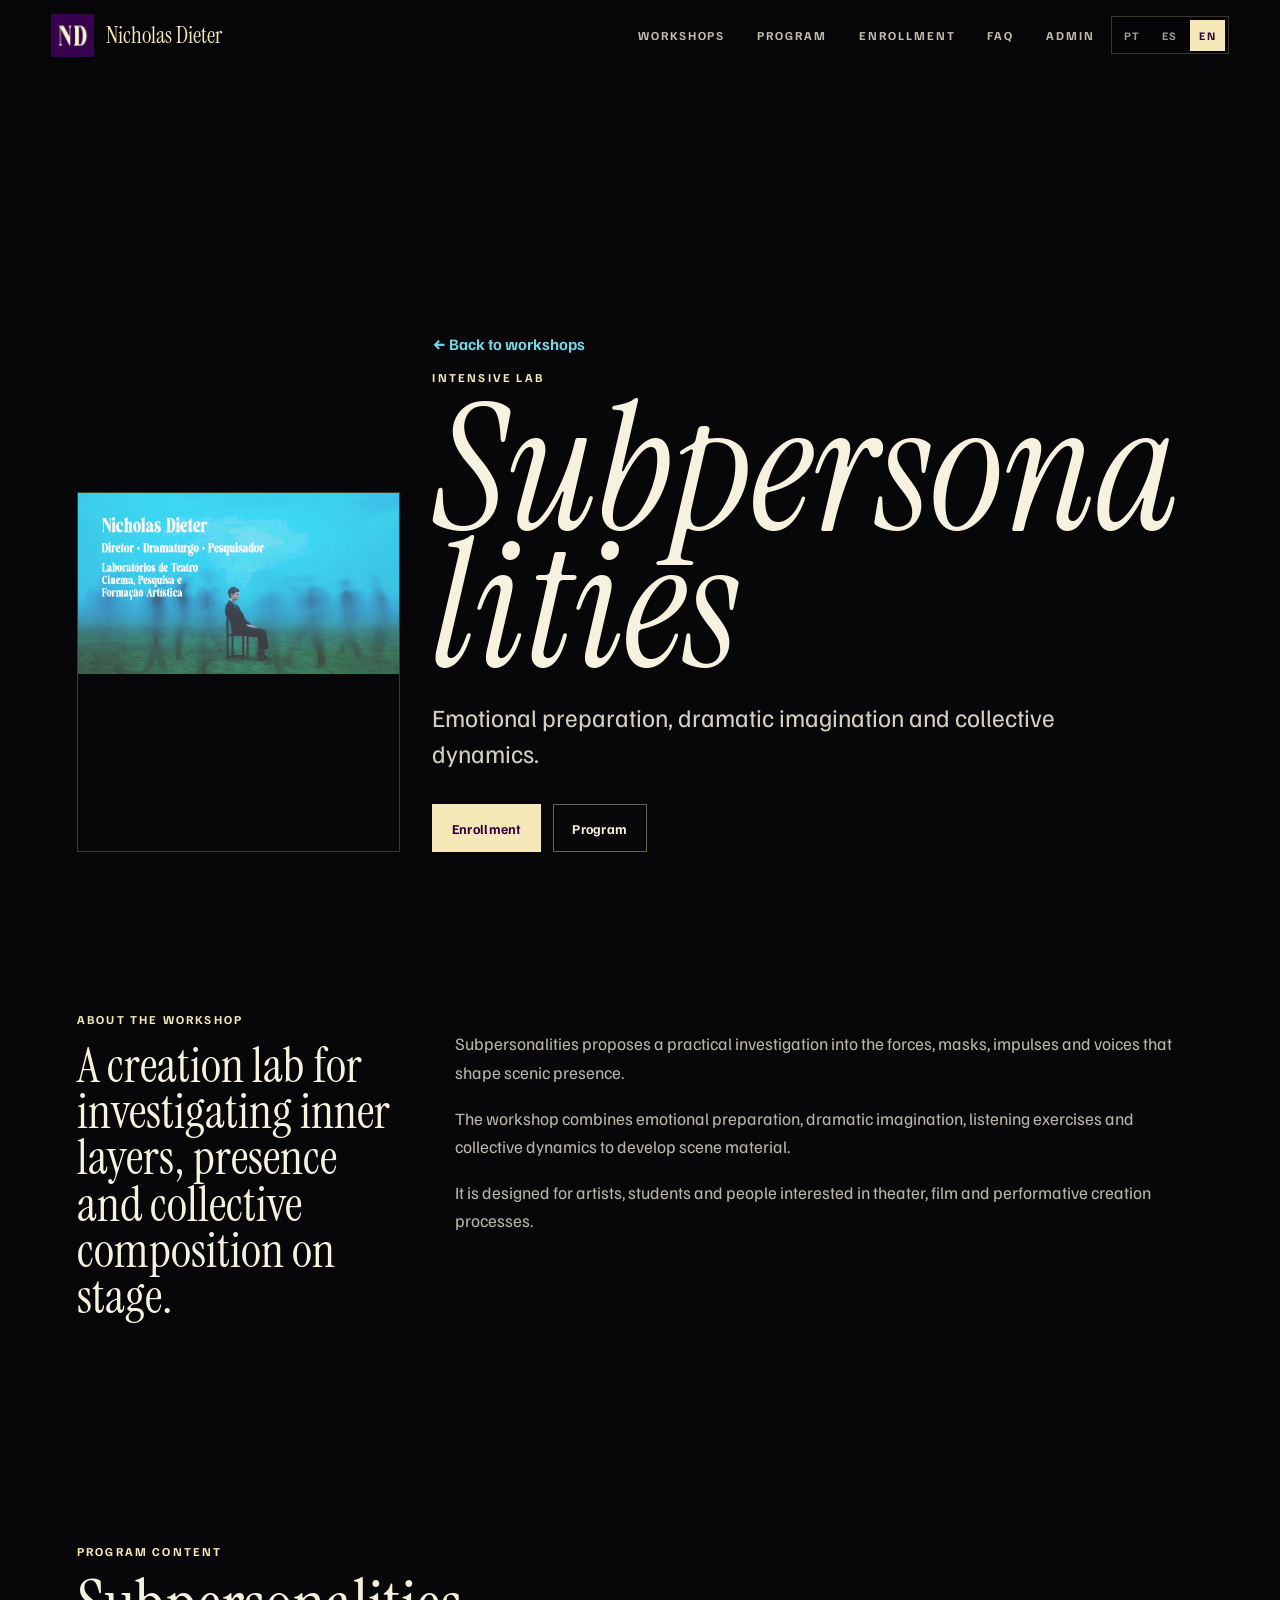
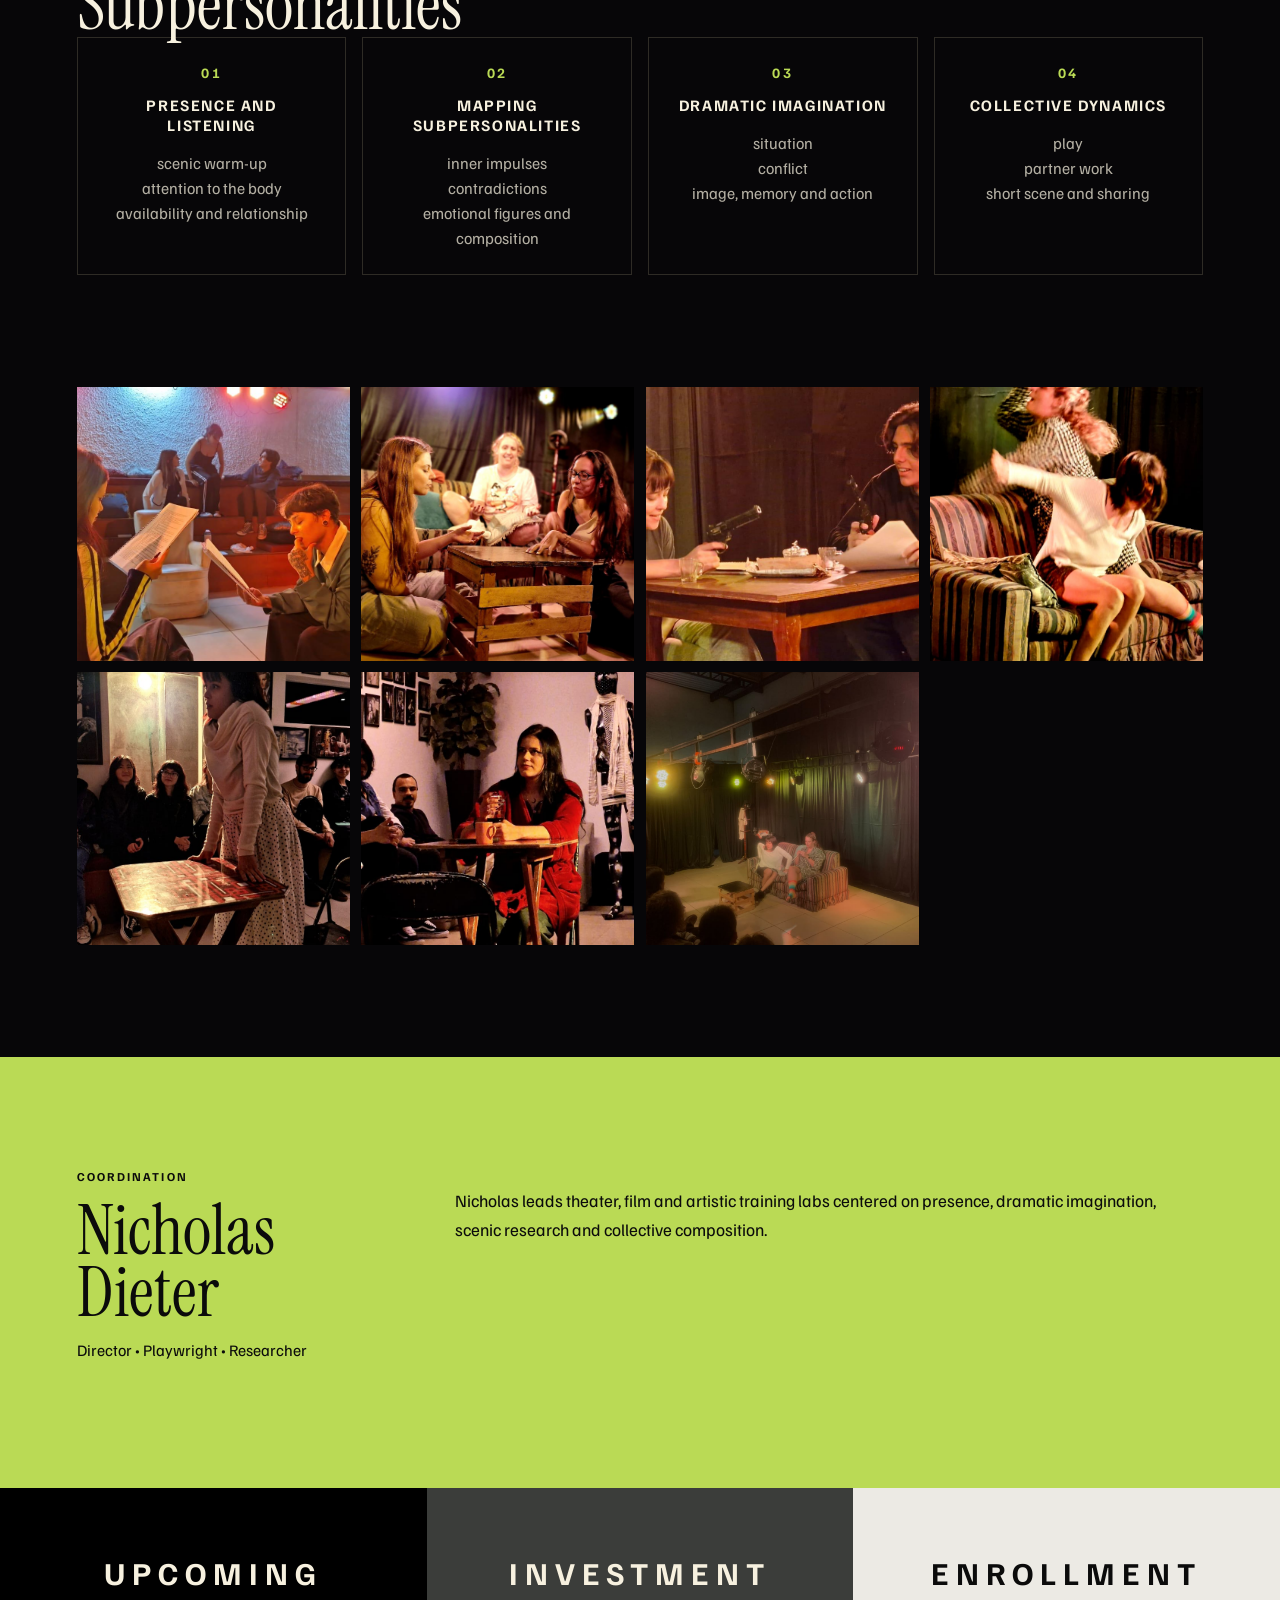
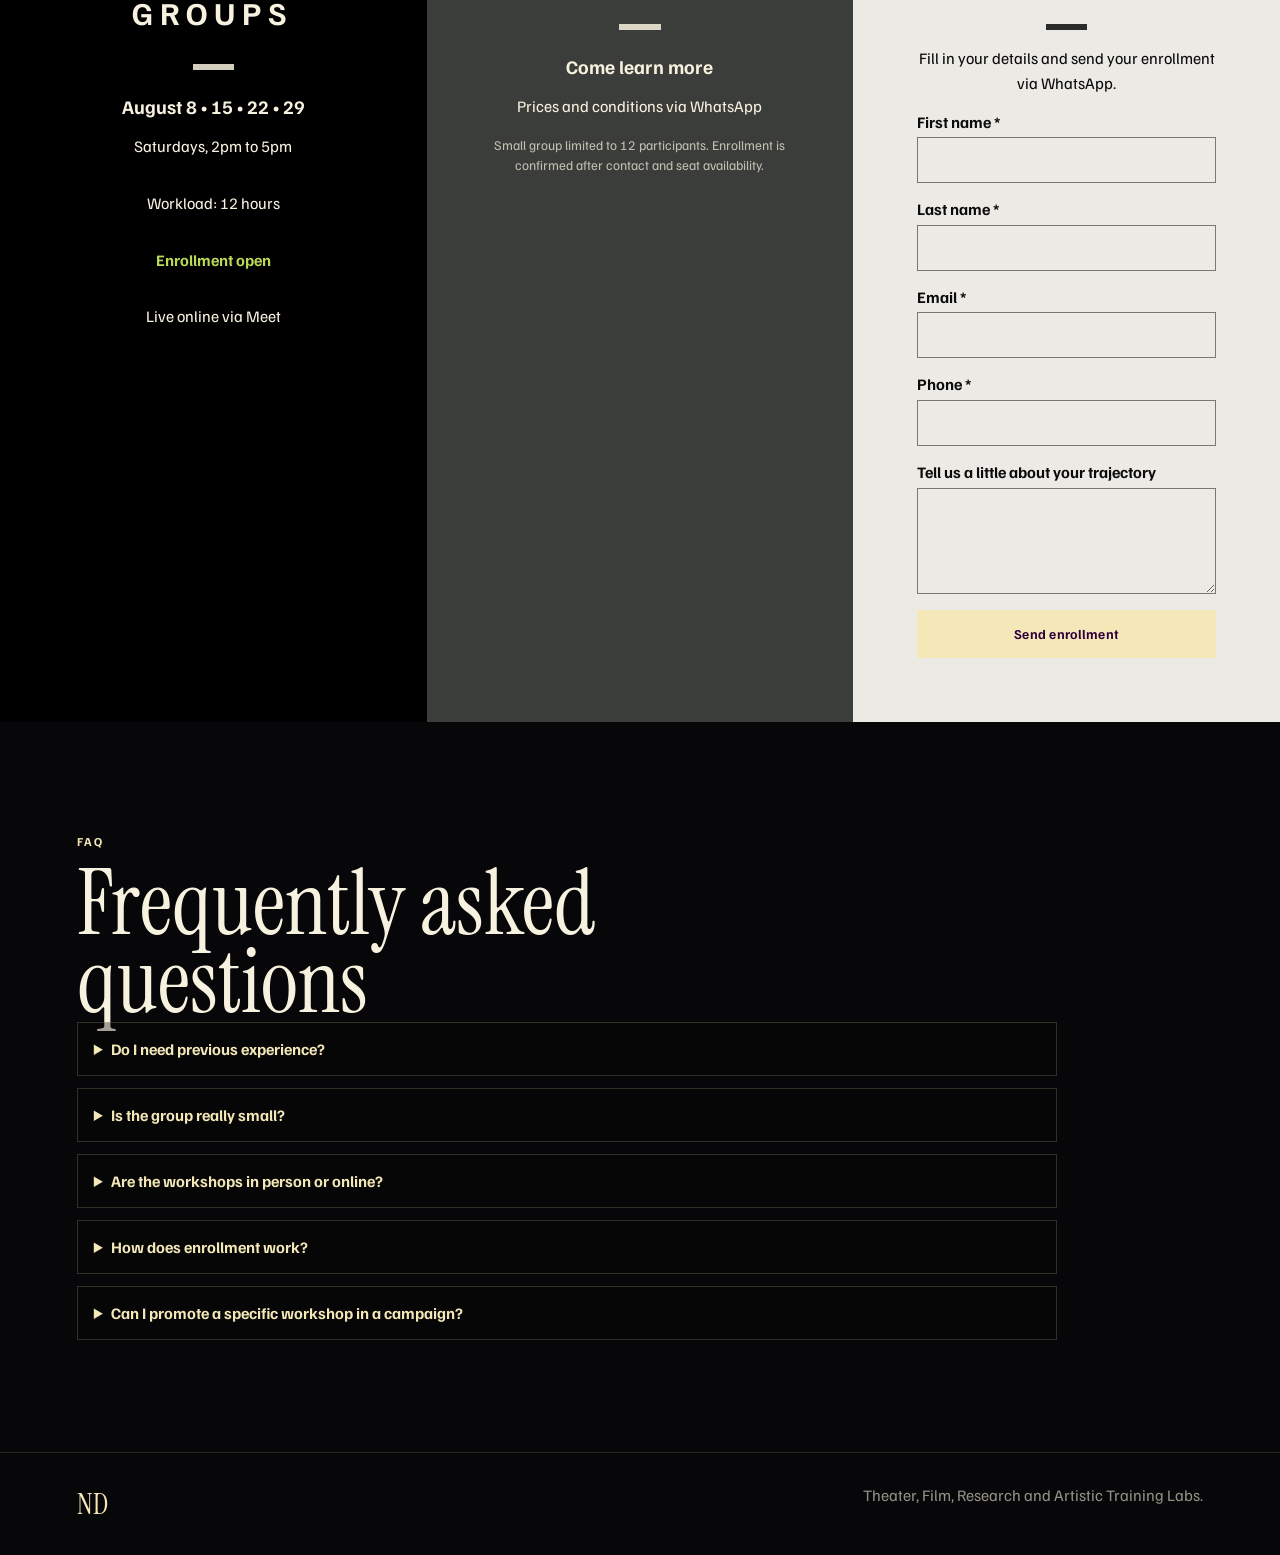
==== oficinas/subpersonalidades/index.html @ d4436d62 "Restructure workshop campaign pages" ====
<!doctype html>
<html lang="pt-BR">
  <head>
    <meta charset="utf-8">
    <meta name="viewport" content="width=device-width, initial-scale=1">
    <meta name="description" content="Laboratório Intensivo Subpersonalidades, por Nicholas Dieter.">
    <meta name="theme-color" content="#070608">
    <title>Subpersonalidades | Nicholas Dieter</title>
    <link rel="icon" type="image/png" href="../../assets/nd-logo.png">
    <link rel="apple-touch-icon" href="../../assets/nd-logo.png">
    <link rel="canonical" href="./">
    <link rel="preconnect" href="https://fonts.googleapis.com">
    <link rel="preconnect" href="https://fonts.gstatic.com" crossorigin>
    <link
      href="https://fonts.googleapis.com/css2?family=Familjen+Grotesk:wght@400;500;600;700&family=Instrument+Serif:ital@0;1&display=swap"
      rel="stylesheet"
    >
    <link rel="stylesheet" href="../../styles.css">
    <script src="../../workshop-data.js" defer></script>
    <script src="../../oficina.js" defer></script>
  </head>
  <body data-page="workshop">
    <header class="site-header">
      <a class="brand" href="../../index.html" aria-label="Nicholas Dieter, início">
        <img src="../../assets/nd-logo.png" width="48" height="48" alt="">
        <span>Nicholas Dieter</span>
      </a>
      <nav class="site-nav" aria-label="Navegação principal">
        <a href="../../index.html#oficinas" data-i18n="nav.workshops">Oficinas</a>
        <a href="#programa" data-i18n="workshop.navProgram">Programa</a>
        <a href="#turmas" data-i18n="workshop.navEnrollment">Inscrição</a>
        <a href="#faq">FAQ</a>
        <a href="../../admin.html">Admin</a>
      </nav>
      <div class="language-switcher" role="group" aria-label="Selecionar idioma">
        <button type="button" data-language-option="pt" lang="pt-BR">PT</button>
        <button type="button" data-language-option="es" lang="es">ES</button>
        <button type="button" data-language-option="en" lang="en">EN</button>
      </div>
    </header>

    <main id="workshop-root"></main>

    <footer class="site-footer">
      <span>ND</span>
      <p data-i18n="home.footer">Laboratórios de Teatro, Cinema, Pesquisa e Formação Artística.</p>
    </footer>
  </body>
</html>
---- styles.css ----
:root {
  --nd-purple: #31003b;
  --nd-cream: #f4e8b8;
  --mist-blue: #76d8e6;
  --acid: #bada55;
  --stage-green: #071711;
  --stage-black: #070608;
  --warm-white: #f7f1df;
  --paper: #eceae4;
  --graphite: #3b3d3a;
  --line: rgba(244, 232, 184, 0.22);
  --display: "Instrument Serif", "Bodoni 72", "Georgia", serif;
  --sans: "Familjen Grotesk", "Segoe UI", Arial, sans-serif;
  --ease: cubic-bezier(0.2, 0.7, 0.2, 1);
}

* {
  box-sizing: border-box;
}

html {
  scroll-behavior: smooth;
}

body {
  margin: 0;
  min-width: 320px;
  overflow-x: hidden;
  background: var(--stage-black);
  color: var(--warm-white);
  font-family: var(--sans);
}

img {
  display: block;
  max-width: 100%;
}

a {
  color: inherit;
  text-decoration: none;
}

button,
input,
textarea,
select {
  font: inherit;
}

:focus-visible {
  outline: 2px solid var(--mist-blue);
  outline-offset: 4px;
}

.site-header {
  position: fixed;
  top: 0;
  left: 0;
  z-index: 20;
  display: grid;
  grid-template-columns: auto 1fr auto;
  align-items: center;
  gap: 1rem;
  width: 100%;
  padding: 0.85rem clamp(1rem, 4vw, 3.5rem);
  background: rgba(7, 6, 8, 0.78);
  backdrop-filter: blur(14px);
}

.brand {
  display: inline-flex;
  align-items: center;
  gap: 0.75rem;
  color: var(--nd-cream);
  font-family: var(--display);
  font-size: 1.45rem;
}

.brand img {
  width: 2.7rem;
  height: 2.7rem;
}

.site-nav {
  display: none;
  justify-content: end;
  gap: clamp(1rem, 3vw, 2rem);
  color: rgba(247, 241, 223, 0.78);
  font-size: 0.76rem;
  font-weight: 800;
  letter-spacing: 0.16em;
  text-transform: uppercase;
}

.site-nav a:hover {
  color: var(--nd-cream);
}

.language-switcher {
  display: inline-flex;
  gap: 0.16rem;
  padding: 0.16rem;
  border: 1px solid var(--line);
  background: rgba(7, 6, 8, 0.45);
}

.language-switcher button {
  min-width: 2.2rem;
  min-height: 1.95rem;
  border: 0;
  background: transparent;
  color: rgba(247, 241, 223, 0.64);
  cursor: pointer;
  font-size: 0.72rem;
  font-weight: 900;
  letter-spacing: 0.12em;
}

.language-switcher button[aria-pressed="true"],
.language-switcher button:hover {
  background: var(--nd-cream);
  color: var(--nd-purple);
}

.home-hero,
.course-hero {
  position: relative;
  min-height: 100svh;
  padding: 7.5rem clamp(1rem, 6vw, 5rem) 3rem;
  overflow: hidden;
}

.home-hero {
  display: grid;
  align-items: end;
}

.home-hero__media {
  position: absolute;
  inset: 0;
  z-index: -2;
  background:
    linear-gradient(90deg, rgba(7, 6, 8, 0.92), rgba(7, 6, 8, 0.3) 52%, rgba(7, 6, 8, 0.9)),
    linear-gradient(0deg, #070608, transparent 38%),
    url("assets/nicholas-dieter-nevoa.png") center / cover no-repeat;
}

.home-hero__content,
.course-hero__copy {
  width: min(880px, 100%);
}

.eyebrow {
  margin: 0 0 1rem;
  color: var(--nd-cream);
  font-size: 0.76rem;
  font-weight: 900;
  letter-spacing: 0.18em;
  text-transform: uppercase;
}

h1,
h2,
h3 {
  margin: 0;
  font-family: var(--display);
  font-weight: 400;
  letter-spacing: 0;
  overflow-wrap: break-word;
}

.home-hero h1,
.course-hero h1 {
  max-width: 10ch;
  font-size: clamp(4.3rem, 14vw, 11rem);
  font-style: italic;
  line-height: 0.78;
}

.home-hero p:not(.eyebrow),
.course-hero p:not(.eyebrow) {
  max-width: 720px;
  color: rgba(247, 241, 223, 0.86);
  font-size: clamp(1.25rem, 2vw, 1.55rem);
  line-height: 1.45;
}

.action-row {
  display: flex;
  flex-wrap: wrap;
  gap: 0.75rem;
  margin-top: 2rem;
}

.button {
  display: inline-flex;
  align-items: center;
  justify-content: center;
  min-height: 3rem;
  padding: 0.85rem 1.15rem;
  border: 1px solid transparent;
  border-radius: 0;
  cursor: pointer;
  font-size: 0.85rem;
  font-weight: 900;
  letter-spacing: 0.02em;
  transition: transform 180ms var(--ease), background-color 180ms var(--ease);
}

.button:hover {
  transform: translateY(-1px);
}

.button--primary {
  background: var(--nd-cream);
  color: var(--nd-purple);
}

.button--ghost {
  border-color: rgba(244, 232, 184, 0.42);
  background: transparent;
  color: var(--warm-white);
}

.section {
  padding: clamp(4rem, 9vw, 7rem) clamp(1rem, 6vw, 5rem);
}

.section--split,
.course-about,
.coordinator-section {
  display: grid;
  gap: clamp(2rem, 5vw, 4rem);
}

.section__intro {
  max-width: 520px;
}

.section h2 {
  font-size: clamp(3rem, 7vw, 6.3rem);
  line-height: 0.88;
}

.section__intro p:not(.eyebrow),
.rich-copy,
.about-copy,
.coordinator-section > p {
  color: rgba(247, 241, 223, 0.74);
  font-size: 1.08rem;
  line-height: 1.65;
}

.workshop-list {
  display: grid;
  gap: 1rem;
}

.workshop-card {
  display: grid;
  border: 1px solid var(--line);
  background: rgba(247, 241, 223, 0.04);
}

.workshop-card__image {
  min-height: 320px;
  overflow: hidden;
  background: #101010;
}

.workshop-card__image img {
  width: 100%;
  height: 100%;
  object-fit: cover;
  transition: transform 420ms var(--ease);
}

.workshop-card:hover img {
  transform: scale(1.04);
}

.workshop-card__content {
  padding: clamp(1.25rem, 4vw, 2.5rem);
}

.workshop-card h3 {
  font-size: clamp(3rem, 5vw, 4rem);
  font-style: italic;
  line-height: 0.82;
}

.workshop-card p {
  color: rgba(247, 241, 223, 0.76);
  font-size: 1.05rem;
  line-height: 1.55;
}

.workshop-card dl {
  display: grid;
  gap: 0.6rem;
  margin: 1.5rem 0;
  border-top: 1px solid rgba(244, 232, 184, 0.18);
}

.workshop-card dl div {
  display: grid;
  grid-template-columns: 9rem 1fr;
  gap: 1rem;
  padding-top: 0.7rem;
}

.workshop-card dt {
  color: var(--mist-blue);
  font-size: 0.74rem;
  font-weight: 900;
  letter-spacing: 0.12em;
  text-transform: uppercase;
}

.workshop-card dd {
  margin: 0;
}

.records-strip {
  display: grid;
  grid-template-columns: repeat(2, minmax(0, 1fr));
  gap: 0.7rem;
}

.records-strip img {
  width: 100%;
  aspect-ratio: 4 / 5;
  object-fit: cover;
  border: 1px solid rgba(244, 232, 184, 0.18);
}

.faq-list {
  display: grid;
  gap: 0.75rem;
  max-width: 980px;
}

.faq-item {
  border: 1px solid rgba(244, 232, 184, 0.18);
  background: rgba(7, 6, 8, 0.34);
}

.faq-item summary {
  cursor: pointer;
  padding: 1rem;
  color: var(--nd-cream);
  font-weight: 900;
}

.faq-item p {
  margin: 0;
  padding: 0 1rem 1rem;
  color: rgba(247, 241, 223, 0.76);
  line-height: 1.55;
}

.section--about {
  display: grid;
  gap: 2rem;
  background:
    linear-gradient(180deg, rgba(7, 6, 8, 0.96), rgba(22, 58, 49, 0.72)),
    #071711;
}

.text-link {
  display: inline-flex;
  align-items: center;
  gap: 0.62rem;
  margin-top: 1.35rem;
  color: var(--nd-cream);
  font-weight: 900;
}

.text-link svg {
  width: 1.28rem;
  height: 1.28rem;
  fill: none;
  stroke: currentColor;
  stroke-width: 1.8;
}

.site-footer {
  display: flex;
  flex-wrap: wrap;
  justify-content: space-between;
  gap: 1rem;
  padding: 2rem clamp(1rem, 6vw, 5rem);
  border-top: 1px solid rgba(244, 232, 184, 0.14);
  color: rgba(247, 241, 223, 0.58);
}

.site-footer span {
  color: var(--nd-cream);
  font-family: var(--display);
  font-size: 1.8rem;
}

.site-footer p {
  margin: 0;
}

.course-hero {
  display: grid;
  gap: 2rem;
  align-items: end;
  background: #070608;
}

.course-hero__image {
  min-height: 360px;
  overflow: hidden;
  border: 1px solid var(--line);
}

.course-hero__image img {
  width: 100%;
  height: 100%;
  object-fit: cover;
}

.course-hero__copy h1 {
  max-width: 12ch;
}

.course-about h2 {
  font-size: clamp(2.35rem, 3.8vw, 4rem);
  line-height: 0.95;
}

.back-link {
  display: inline-flex;
  margin-bottom: 1rem;
  color: var(--mist-blue);
  font-weight: 900;
}

.program-grid {
  display: grid;
  gap: 1rem;
}

.section--program .section__intro {
  max-width: 680px;
}

.section--program h2,
.coordinator-section h2 {
  font-size: clamp(2.7rem, 5.4vw, 5rem);
  line-height: 0.9;
}

.program-item {
  padding: 1.5rem;
  border: 1px solid rgba(244, 232, 184, 0.16);
  text-align: center;
}

.program-item span {
  color: var(--acid);
  font-size: 0.9rem;
  font-weight: 900;
  letter-spacing: 0.18em;
}

.program-item h3 {
  margin: 0.8rem 0 1rem;
  font-family: var(--sans);
  font-size: 1rem;
  font-weight: 900;
  letter-spacing: 0.1em;
  text-transform: uppercase;
}

.program-item ul {
  margin: 0;
  padding: 0;
  list-style: none;
  color: rgba(247, 241, 223, 0.72);
  line-height: 1.55;
}

.course-gallery {
  display: grid;
  grid-template-columns: repeat(2, minmax(0, 1fr));
  gap: 0.7rem;
  padding-top: 0;
}

.course-gallery img {
  width: 100%;
  aspect-ratio: 1;
  object-fit: cover;
}

.coordinator-section {
  background: var(--acid);
  color: #0b0b0b;
}

.coordinator-section .eyebrow,
.coordinator-section p {
  color: #0b0b0b;
}

.course-commerce {
  display: grid;
  min-height: 680px;
}

.commerce-panel {
  display: flex;
  min-height: 480px;
  flex-direction: column;
  align-items: center;
  padding: clamp(2rem, 5vw, 4rem);
  text-align: center;
}

.commerce-panel h2 {
  font-family: var(--sans);
  font-size: clamp(1.35rem, 3vw, 2rem);
  font-weight: 900;
  letter-spacing: 0.22em;
  text-transform: uppercase;
}

.commerce-panel strong {
  display: block;
  margin-top: 1.5rem;
  font-size: 1.2rem;
}

.commerce-panel p {
  max-width: 360px;
  line-height: 1.55;
}

.commerce-panel small {
  max-width: 360px;
  color: rgba(247, 241, 223, 0.72);
  line-height: 1.55;
}

.commerce-panel--dark {
  background: #000;
}

.commerce-panel--mid {
  background: var(--graphite);
}

.commerce-panel--form {
  align-items: stretch;
  background: var(--paper);
  color: #0b0b0b;
  text-align: left;
}

.commerce-panel--form h2,
.commerce-panel--form p {
  text-align: center;
}

.divider {
  display: block;
  width: 2.6rem;
  height: 0.35rem;
  margin: 2rem auto 0;
  background: currentColor;
  opacity: 0.85;
}

.accent-text {
  color: var(--acid);
  font-weight: 900;
}

.signup-form,
.admin-form {
  display: grid;
  gap: 1rem;
}

.signup-form label,
.admin-form label {
  display: grid;
  gap: 0.35rem;
  font-weight: 700;
}

.signup-form input,
.signup-form textarea,
.admin-form input,
.admin-form textarea,
.admin-form select {
  width: 100%;
  border: 1px solid rgba(7, 6, 8, 0.5);
  border-radius: 0;
  background: transparent;
  color: inherit;
  padding: 0.75rem;
}

.admin-form input,
.admin-form textarea,
.admin-form select {
  border-color: rgba(244, 232, 184, 0.28);
  background: rgba(7, 6, 8, 0.26);
  color: var(--warm-white);
}

.admin-form select option {
  color: #0b0b0b;
}

.admin-shell {
  padding: 7rem clamp(1rem, 6vw, 5rem) 4rem;
}

.admin-hero {
  max-width: 780px;
}

.admin-hero h1 {
  font-size: clamp(3.4rem, 9vw, 7rem);
  line-height: 0.86;
}

.admin-grid {
  display: grid;
  gap: 1.5rem;
  margin-top: 3rem;
}

.admin-panel,
.admin-form {
  padding: 1rem;
  border: 1px solid var(--line);
  background: rgba(247, 241, 223, 0.04);
}

.admin-list {
  display: grid;
  gap: 0.5rem;
  margin-bottom: 1rem;
}

.admin-list button {
  display: grid;
  gap: 0.25rem;
  width: 100%;
  border: 1px solid rgba(244, 232, 184, 0.16);
  background: transparent;
  color: var(--warm-white);
  cursor: pointer;
  padding: 0.75rem;
  text-align: left;
}

.admin-list button.is-active {
  border-color: var(--acid);
}

.admin-list span,
.admin-url {
  color: rgba(247, 241, 223, 0.58);
  font-size: 0.85rem;
}

.admin-form fieldset {
  border: 1px solid rgba(244, 232, 184, 0.16);
  padding: 1rem;
}

.form-row {
  display: grid;
  gap: 1rem;
}

.admin-actions {
  display: flex;
  flex-wrap: wrap;
  gap: 0.75rem;
}

.export-box {
  display: none;
}

.export-box.is-visible {
  display: block;
}

@media (min-width: 760px) {
  .site-nav {
    display: flex;
  }

  .section--split,
  .course-about,
  .coordinator-section {
    grid-template-columns: minmax(260px, 0.42fr) minmax(0, 1fr);
  }

  .workshop-card {
    grid-template-columns: minmax(260px, 0.42fr) minmax(0, 1fr);
  }

  .records-strip,
  .course-gallery {
    grid-template-columns: repeat(4, minmax(0, 1fr));
  }

  .program-grid {
    grid-template-columns: repeat(4, minmax(0, 1fr));
  }

  .course-hero {
    grid-template-columns: minmax(320px, 0.42fr) minmax(0, 1fr);
  }

  .course-commerce {
    grid-template-columns: 1fr 1fr 1fr;
  }

  .form-row--two {
    grid-template-columns: 1fr 1fr;
  }

  .admin-grid {
    grid-template-columns: minmax(260px, 0.28fr) minmax(0, 1fr);
  }
}

@media (max-width: 620px) {
  .site-header {
    grid-template-columns: 1fr auto;
  }

  .brand span {
    max-width: 9rem;
    overflow: hidden;
    text-overflow: ellipsis;
    white-space: nowrap;
  }

  .site-nav {
    display: none;
  }

  .language-switcher button {
    min-width: 1.9rem;
  }

  .workshop-card dl div {
    grid-template-columns: 1fr;
    gap: 0.2rem;
  }
}
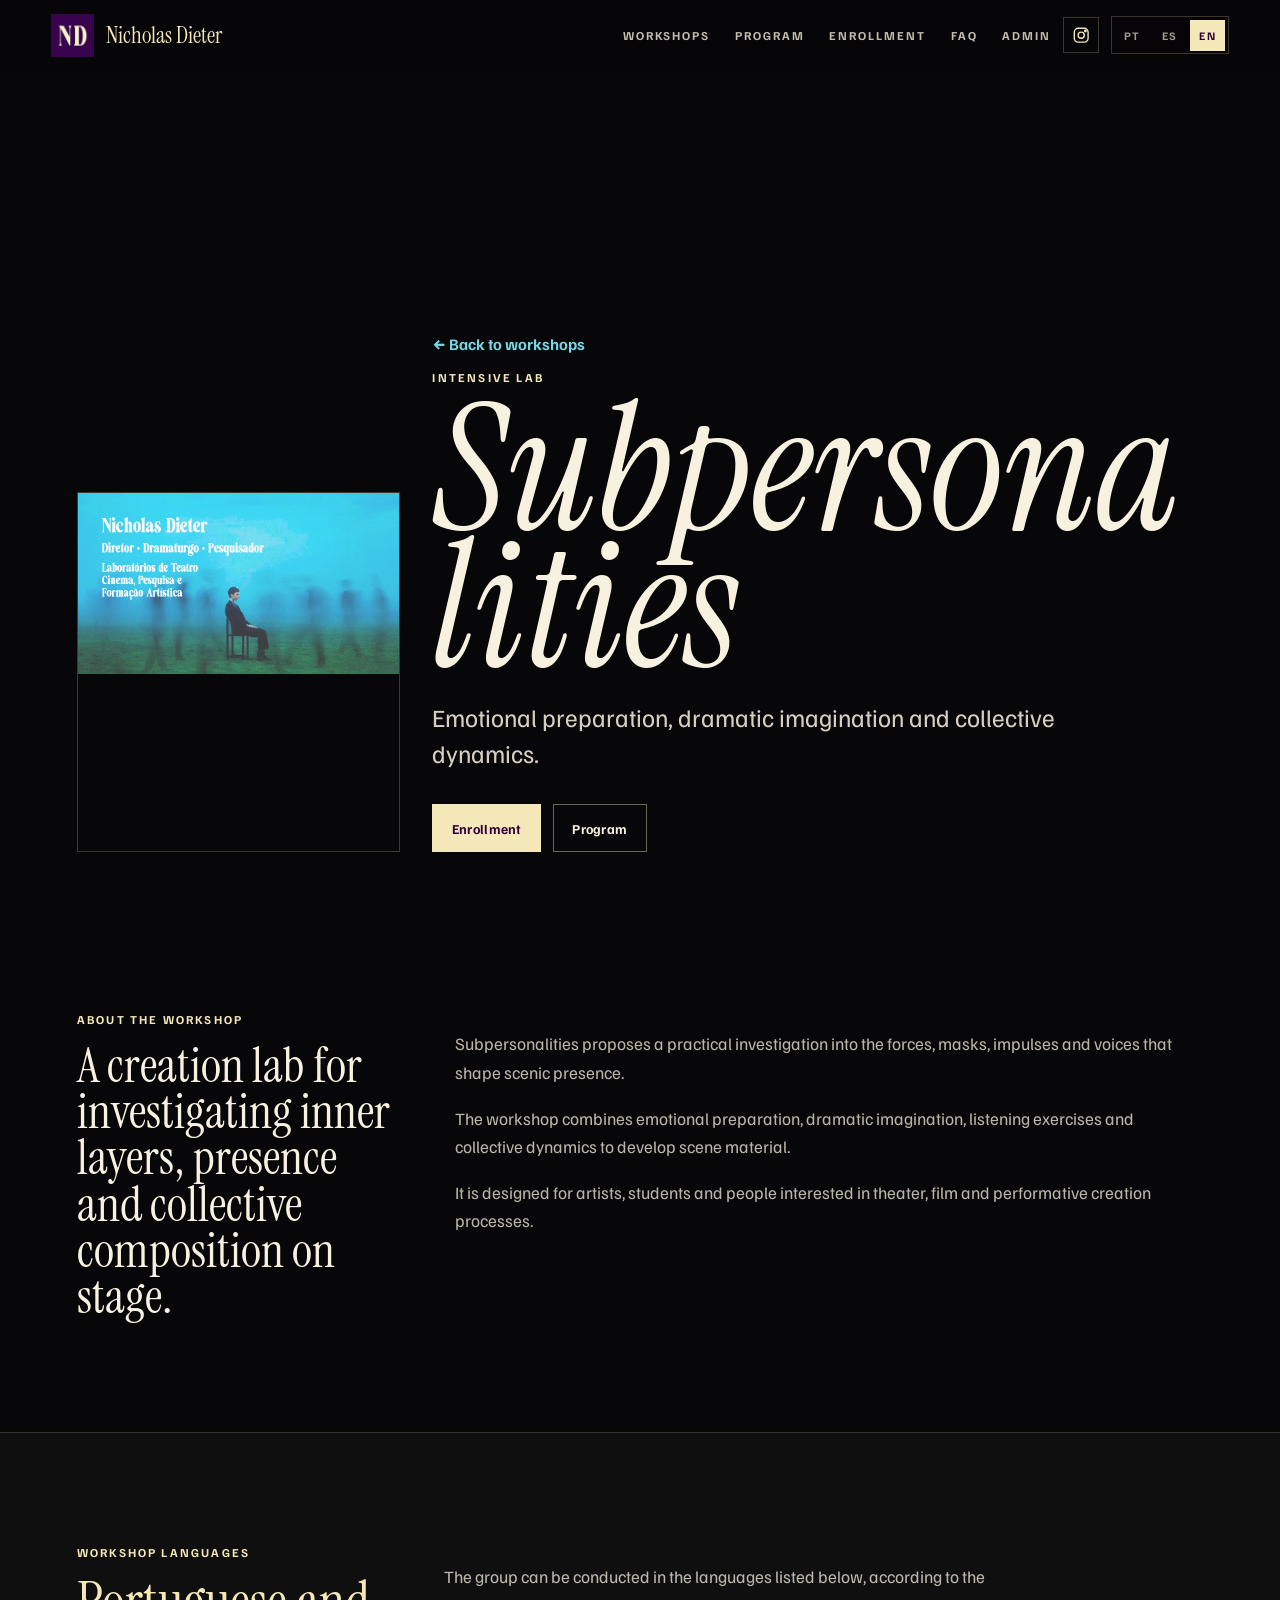
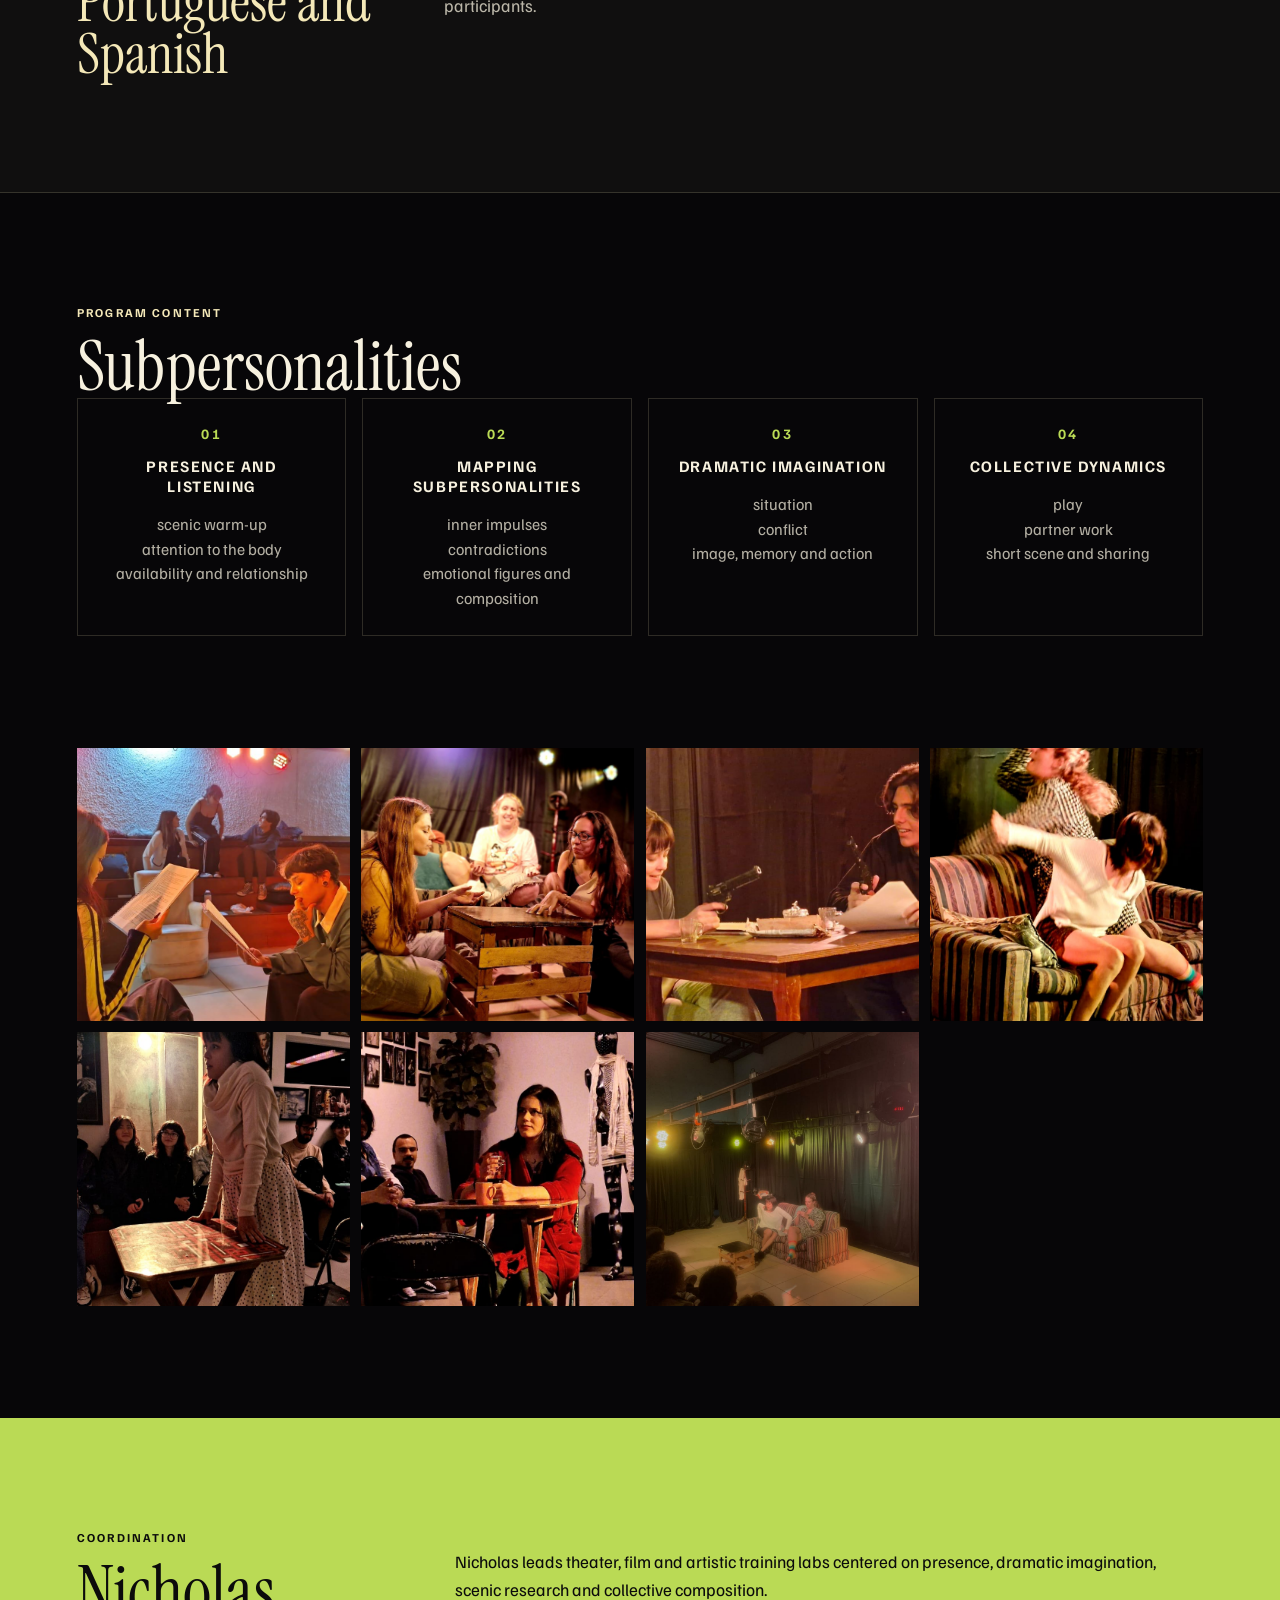
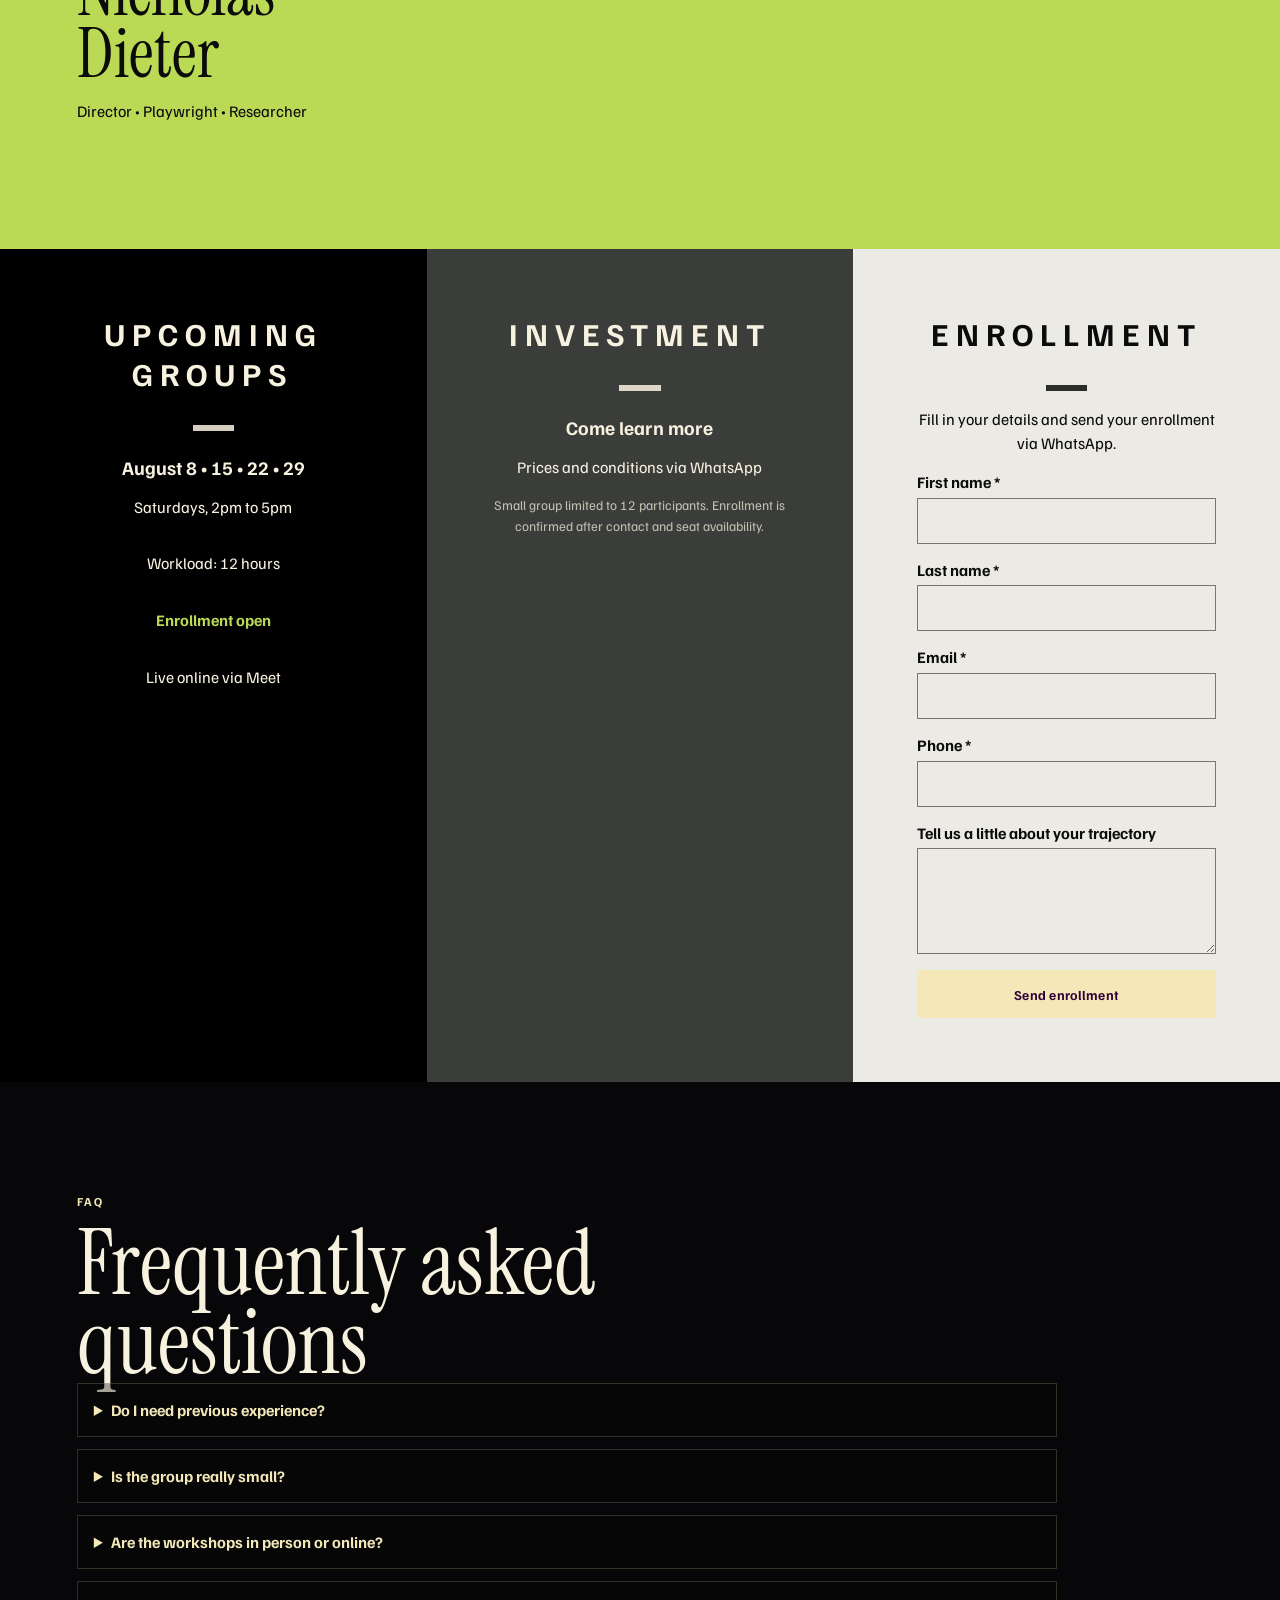
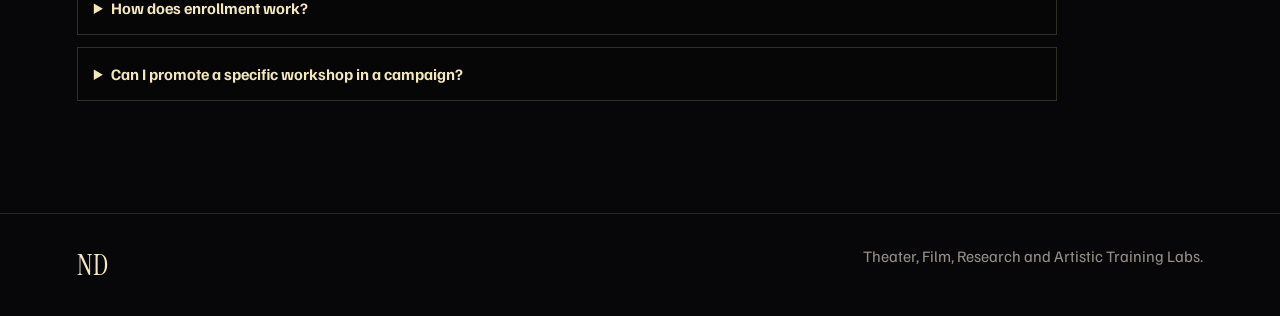
==== commit c2edef37: "Add Instagram icon to header" ====
--- a/oficinas/subpersonalidades/index.html
+++ b/oficinas/subpersonalidades/index.html
@@ -32,6 +32,13 @@
         <a href="#faq">FAQ</a>
         <a href="../../admin.html">Admin</a>
       </nav>
+      <a class="header-social" href="https://www.instagram.com/nicholas.dieter/" target="_blank" rel="noopener" aria-label="Instagram de Nicholas Dieter">
+        <svg aria-hidden="true" viewBox="0 0 24 24" focusable="false">
+          <rect x="3" y="3" width="18" height="18" rx="5"></rect>
+          <circle cx="12" cy="12" r="4"></circle>
+          <circle cx="17.5" cy="6.5" r="1"></circle>
+        </svg>
+      </a>
       <div class="language-switcher" role="group" aria-label="Selecionar idioma">
         <button type="button" data-language-option="pt" lang="pt-BR">PT</button>
         <button type="button" data-language-option="es" lang="es">ES</button>
--- a/styles.css
+++ b/styles.css
@@ -31,6 +31,14 @@
   font-family: var(--sans);
 }
 
+body.has-lightbox {
+  overflow: hidden;
+}
+
+[hidden] {
+  display: none !important;
+}
+
 img {
   display: block;
   max-width: 100%;
@@ -59,9 +67,9 @@
   left: 0;
   z-index: 20;
   display: grid;
-  grid-template-columns: auto 1fr auto;
+  grid-template-columns: auto minmax(0, 1fr) auto auto;
   align-items: center;
-  gap: 1rem;
+  gap: 0.75rem;
   width: 100%;
   padding: 0.85rem clamp(1rem, 4vw, 3.5rem);
   background: rgba(7, 6, 8, 0.78);
@@ -85,7 +93,7 @@
 .site-nav {
   display: none;
   justify-content: end;
-  gap: clamp(1rem, 3vw, 2rem);
+  gap: clamp(0.75rem, 2vw, 1.55rem);
   color: rgba(247, 241, 223, 0.78);
   font-size: 0.76rem;
   font-weight: 800;
@@ -95,6 +103,30 @@
 
 .site-nav a:hover {
   color: var(--nd-cream);
+}
+
+.header-social {
+  display: inline-grid;
+  place-items: center;
+  width: 2.25rem;
+  height: 2.25rem;
+  border: 1px solid var(--line);
+  color: var(--nd-cream);
+  transition: background-color 180ms var(--ease), color 180ms var(--ease), transform 180ms var(--ease);
+}
+
+.header-social:hover {
+  background: var(--nd-cream);
+  color: var(--nd-purple);
+  transform: translateY(-1px);
+}
+
+.header-social svg {
+  width: 1.15rem;
+  height: 1.15rem;
+  fill: none;
+  stroke: currentColor;
+  stroke-width: 1.8;
 }
 
 .language-switcher {
@@ -433,6 +465,27 @@
   line-height: 0.95;
 }
 
+.language-section {
+  display: grid;
+  gap: clamp(1.5rem, 4vw, 3rem);
+  border-top: 1px solid rgba(244, 232, 184, 0.16);
+  border-bottom: 1px solid rgba(244, 232, 184, 0.16);
+  background: rgba(244, 232, 184, 0.035);
+}
+
+.language-section h2 {
+  color: var(--nd-cream);
+  font-size: clamp(2.55rem, 4.4vw, 4.4rem);
+  line-height: 0.92;
+}
+
+.language-section p:not(.eyebrow) {
+  max-width: 620px;
+  color: rgba(247, 241, 223, 0.74);
+  font-size: 1.08rem;
+  line-height: 1.65;
+}
+
 .back-link {
   display: inline-flex;
   margin-bottom: 1rem;
@@ -495,7 +548,14 @@
 .course-gallery img {
   width: 100%;
   aspect-ratio: 1;
+  cursor: zoom-in;
   object-fit: cover;
+}
+
+.records-strip img,
+.workshop-card__image img,
+.course-hero__image img {
+  cursor: zoom-in;
 }
 
 .coordinator-section {
@@ -623,8 +683,42 @@
   padding: 7rem clamp(1rem, 6vw, 5rem) 4rem;
 }
 
+.admin-login {
+  display: grid;
+  min-height: calc(100svh - 7rem);
+  place-items: center;
+}
+
+.admin-login-card {
+  display: grid;
+  width: min(420px, 100%);
+  gap: 1rem;
+  padding: clamp(1.25rem, 4vw, 2rem);
+  border: 1px solid var(--line);
+  background: rgba(247, 241, 223, 0.05);
+}
+
+.admin-login-card h1 {
+  font-size: clamp(3rem, 9vw, 5.5rem);
+  line-height: 0.86;
+}
+
+.admin-error {
+  margin: 0;
+  color: #ffd0c4;
+  font-weight: 800;
+}
+
 .admin-hero {
   max-width: 780px;
+}
+
+.admin-hero__top {
+  display: flex;
+  flex-wrap: wrap;
+  gap: 1rem;
+  align-items: start;
+  justify-content: space-between;
 }
 
 .admin-hero h1 {
@@ -678,9 +772,49 @@
   padding: 1rem;
 }
 
+.admin-form legend {
+  padding: 0 0.4rem;
+  color: var(--nd-cream);
+  font-size: 0.78rem;
+  font-weight: 900;
+  letter-spacing: 0.14em;
+  text-transform: uppercase;
+}
+
 .form-row {
   display: grid;
   gap: 1rem;
+}
+
+.admin-repeater {
+  display: grid;
+  gap: 1rem;
+  margin-bottom: 1rem;
+}
+
+.admin-repeater-item {
+  display: grid;
+  gap: 0.85rem;
+  padding: 1rem;
+  border: 1px solid rgba(244, 232, 184, 0.14);
+  background: rgba(7, 6, 8, 0.24);
+}
+
+.admin-repeater-heading {
+  display: flex;
+  gap: 0.75rem;
+  align-items: center;
+  justify-content: space-between;
+}
+
+.admin-mini-button {
+  border: 1px solid rgba(244, 232, 184, 0.28);
+  background: transparent;
+  color: var(--warm-white);
+  cursor: pointer;
+  padding: 0.4rem 0.6rem;
+  font-size: 0.76rem;
+  font-weight: 900;
 }
 
 .admin-actions {
@@ -697,6 +831,49 @@
   display: block;
 }
 
+.image-lightbox {
+  position: fixed;
+  inset: 0;
+  z-index: 80;
+  display: grid;
+  place-items: center;
+  padding: clamp(1rem, 4vw, 3rem);
+}
+
+.image-lightbox__backdrop {
+  position: absolute;
+  inset: 0;
+  border: 0;
+  background: rgba(0, 0, 0, 0.86);
+  cursor: zoom-out;
+}
+
+.image-lightbox__close {
+  position: fixed;
+  top: 1rem;
+  right: 1rem;
+  z-index: 2;
+  border: 1px solid rgba(244, 232, 184, 0.42);
+  background: rgba(7, 6, 8, 0.82);
+  color: var(--warm-white);
+  cursor: pointer;
+  padding: 0.75rem 0.9rem;
+  font-weight: 900;
+}
+
+.image-lightbox__frame {
+  position: relative;
+  z-index: 1;
+  margin: 0;
+  width: min(1120px, 100%);
+}
+
+.image-lightbox__frame img {
+  width: 100%;
+  max-height: calc(100svh - 6rem);
+  object-fit: contain;
+}
+
 @media (min-width: 760px) {
   .site-nav {
     display: flex;
@@ -704,7 +881,8 @@
 
   .section--split,
   .course-about,
-  .coordinator-section {
+  .coordinator-section,
+  .language-section {
     grid-template-columns: minmax(260px, 0.42fr) minmax(0, 1fr);
   }
 
@@ -733,6 +911,10 @@
     grid-template-columns: 1fr 1fr;
   }
 
+  .form-row--three {
+    grid-template-columns: repeat(3, minmax(0, 1fr));
+  }
+
   .admin-grid {
     grid-template-columns: minmax(260px, 0.28fr) minmax(0, 1fr);
   }
@@ -740,7 +922,7 @@
 
 @media (max-width: 620px) {
   .site-header {
-    grid-template-columns: 1fr auto;
+    grid-template-columns: minmax(0, 1fr) auto auto;
   }
 
   .brand span {
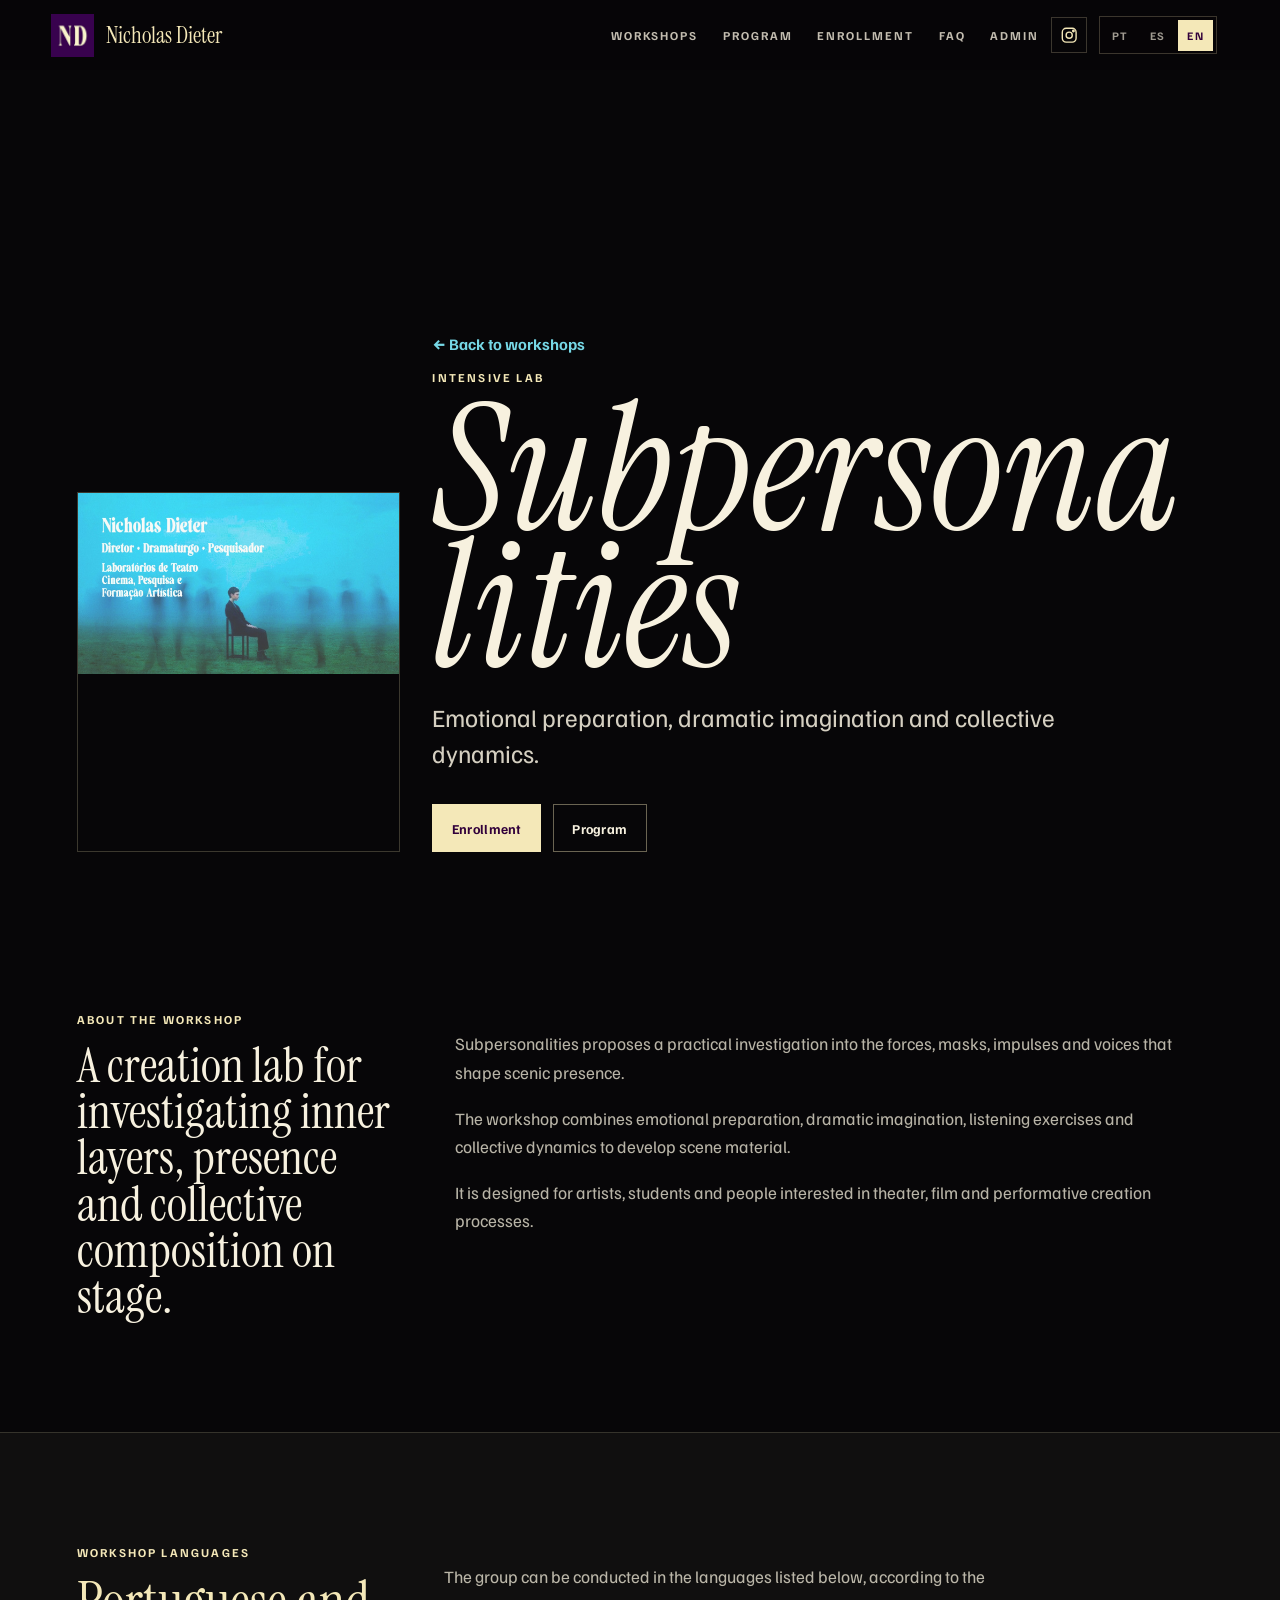
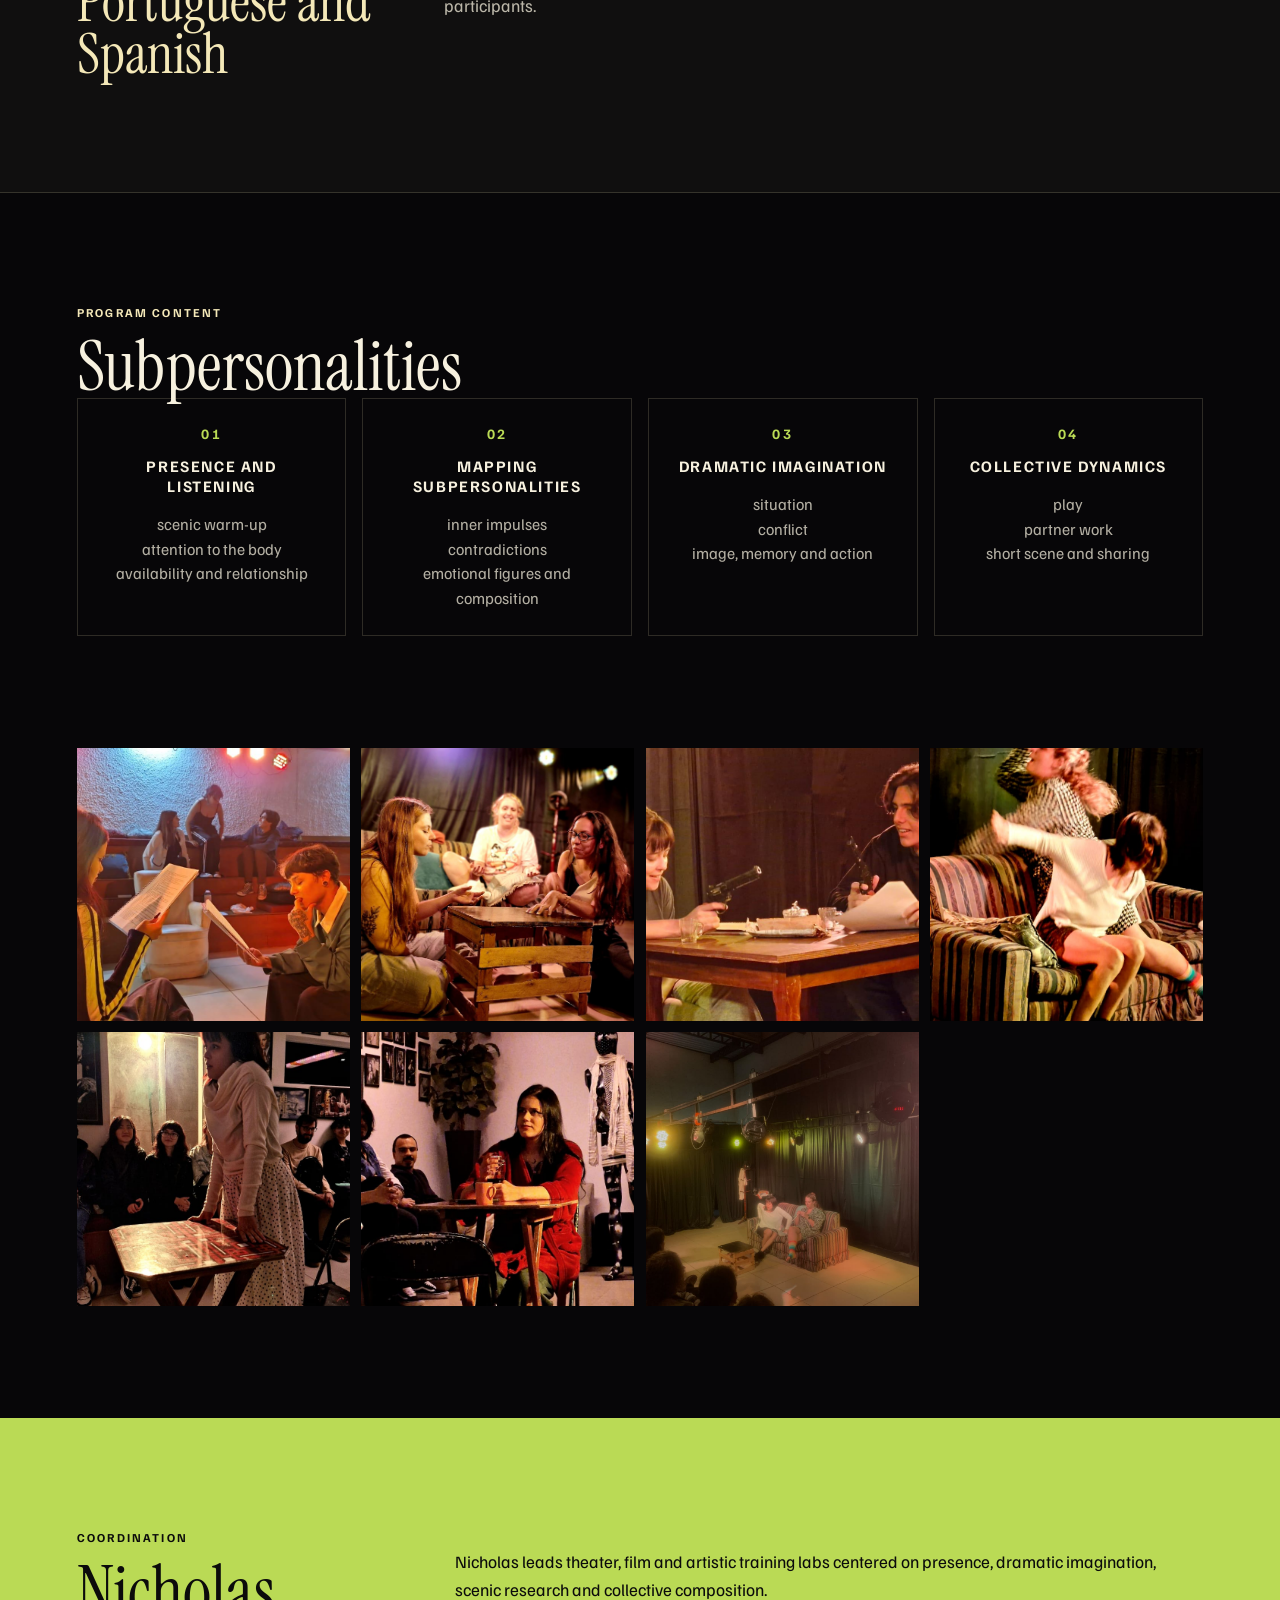
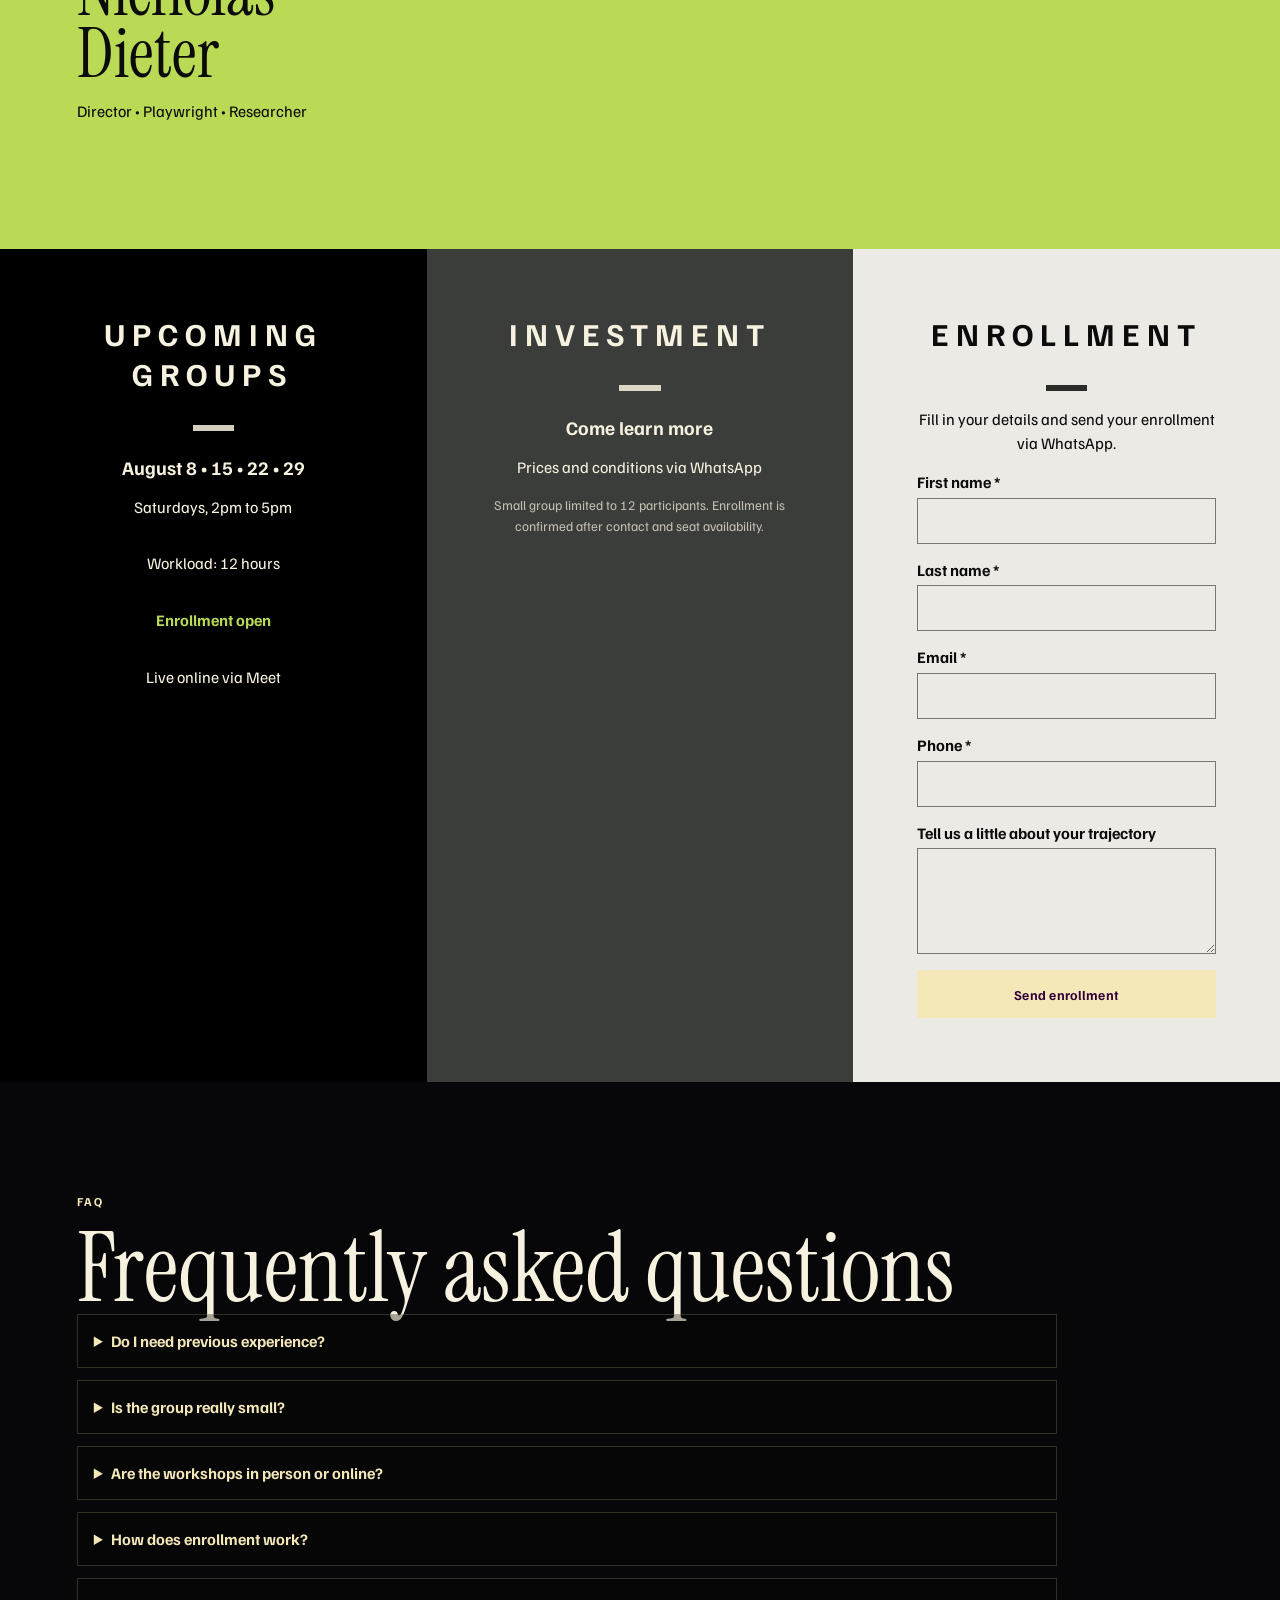
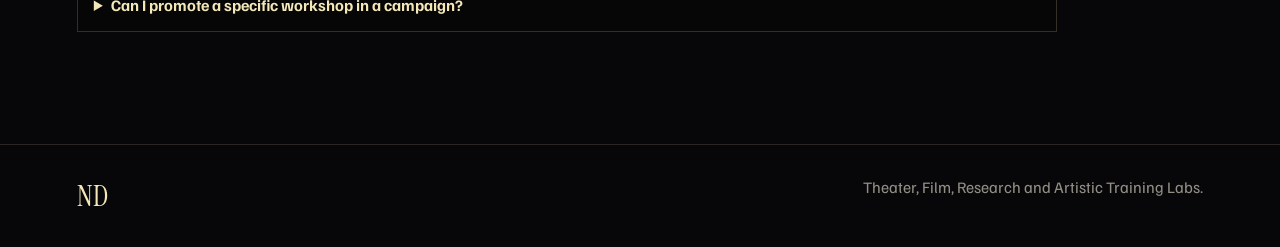
==== commit 5ea0c86e: "Refine responsive homepage headings" ====
--- a/oficinas/subpersonalidades/index.html
+++ b/oficinas/subpersonalidades/index.html
@@ -32,6 +32,7 @@
         <a href="#faq">FAQ</a>
         <a href="../../admin.html">Admin</a>
       </nav>
+      <a class="header-admin-mobile" href="../../admin.html">Admin</a>
       <a class="header-social" href="https://www.instagram.com/nicholas.dieter/" target="_blank" rel="noopener" aria-label="Instagram de Nicholas Dieter">
         <svg aria-hidden="true" viewBox="0 0 24 24" focusable="false">
           <rect x="3" y="3" width="18" height="18" rx="5"></rect>
--- a/styles.css
+++ b/styles.css
@@ -67,7 +67,7 @@
   left: 0;
   z-index: 20;
   display: grid;
-  grid-template-columns: auto minmax(0, 1fr) auto auto;
+  grid-template-columns: auto minmax(0, 1fr) auto auto auto;
   align-items: center;
   gap: 0.75rem;
   width: 100%;
@@ -103,6 +103,25 @@
 
 .site-nav a:hover {
   color: var(--nd-cream);
+}
+
+.header-admin-mobile {
+  display: none;
+  align-items: center;
+  justify-content: center;
+  min-height: 2.25rem;
+  padding: 0 0.65rem;
+  border: 1px solid var(--line);
+  color: var(--nd-cream);
+  font-size: 0.72rem;
+  font-weight: 900;
+  letter-spacing: 0.08em;
+  text-transform: uppercase;
+}
+
+.header-admin-mobile:hover {
+  background: var(--nd-cream);
+  color: var(--nd-purple);
 }
 
 .header-social {
@@ -273,6 +292,18 @@
 .section h2 {
   font-size: clamp(3rem, 7vw, 6.3rem);
   line-height: 0.88;
+}
+
+.section--records .section__intro,
+.section--faq .section__intro {
+  max-width: none;
+}
+
+.section--records h2,
+.section--faq h2 {
+  white-space: nowrap;
+  font-size: clamp(2.2rem, 8vw, 6rem);
+  line-height: 0.92;
 }
 
 .section__intro p:not(.eyebrow),
@@ -922,11 +953,12 @@
 
 @media (max-width: 620px) {
   .site-header {
-    grid-template-columns: minmax(0, 1fr) auto auto;
+    grid-template-columns: minmax(0, 1fr) auto auto auto;
+    gap: 0.4rem;
   }
 
   .brand span {
-    max-width: 9rem;
+    max-width: 6.5rem;
     overflow: hidden;
     text-overflow: ellipsis;
     white-space: nowrap;
@@ -936,8 +968,13 @@
     display: none;
   }
 
+  .header-admin-mobile {
+    display: inline-flex;
+  }
+
   .language-switcher button {
-    min-width: 1.9rem;
+    min-width: 1.7rem;
+    padding-inline: 0.25rem;
   }
 
   .workshop-card dl div {
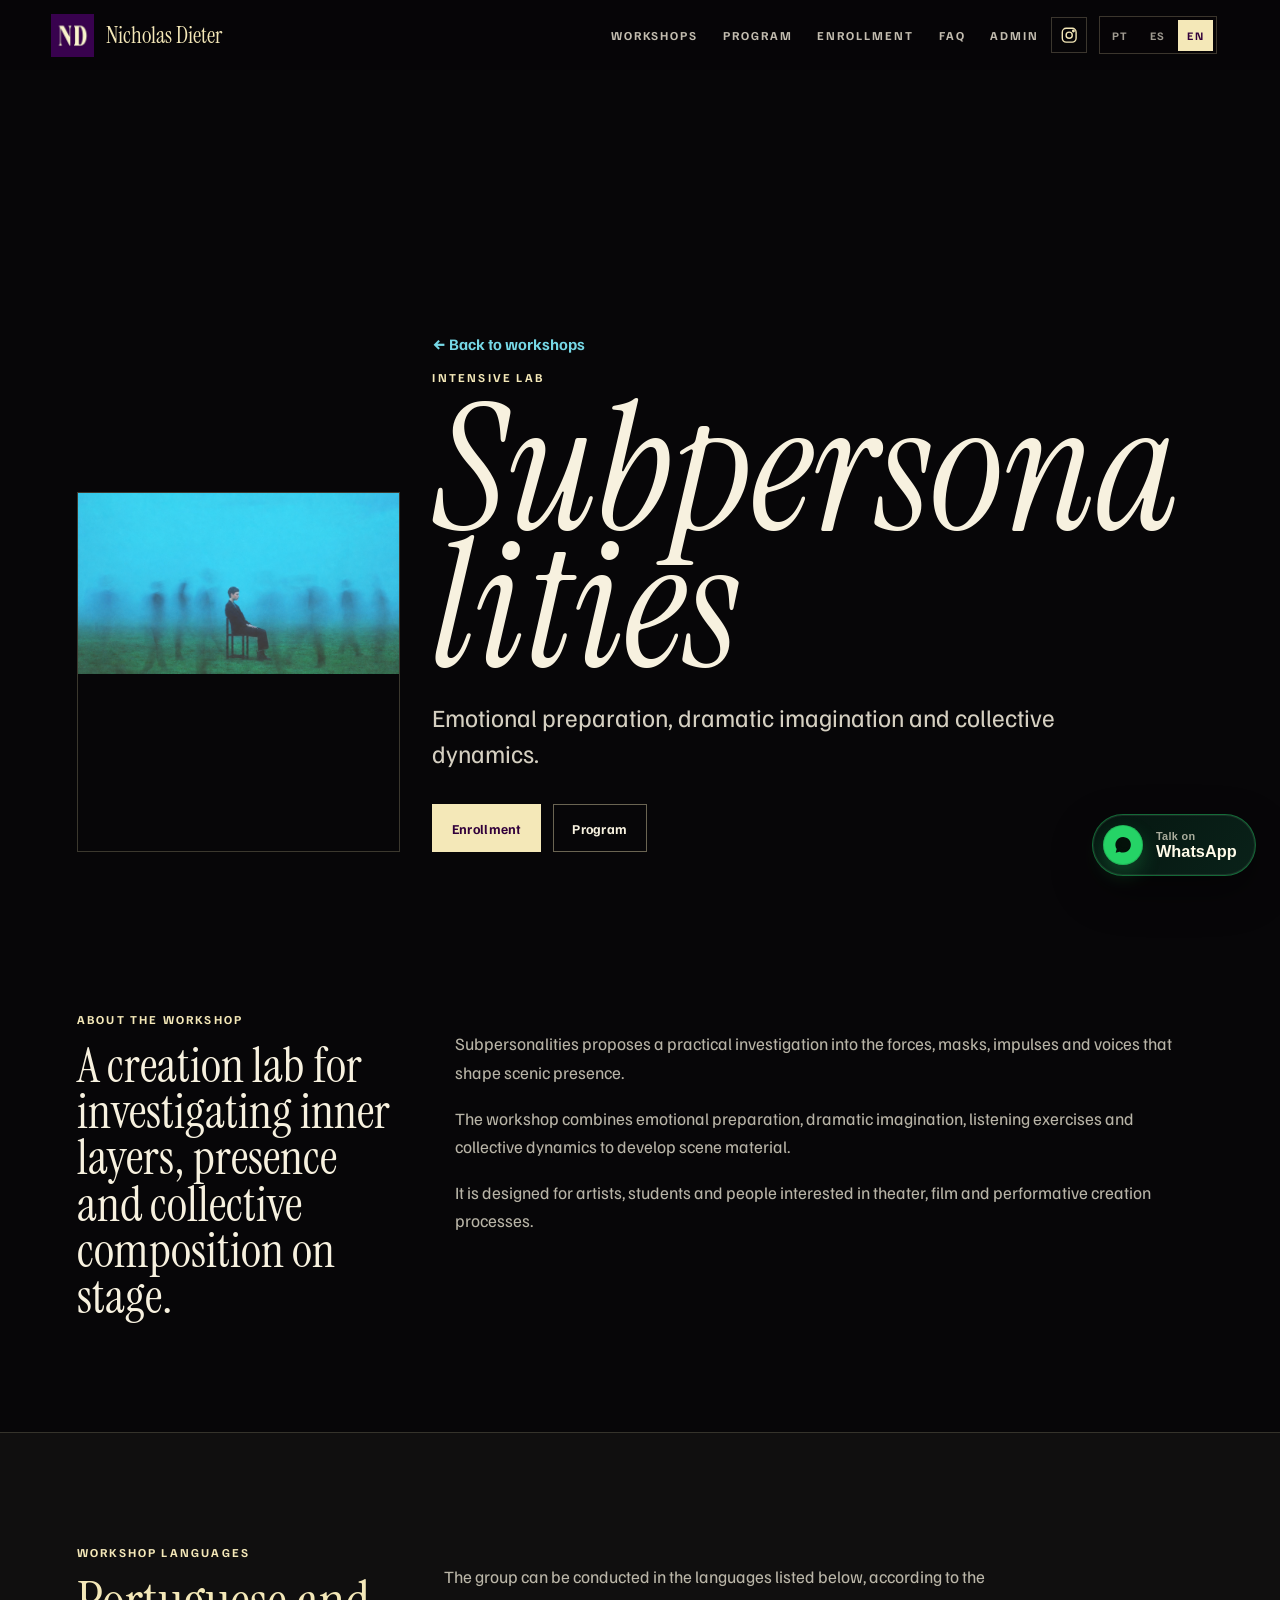
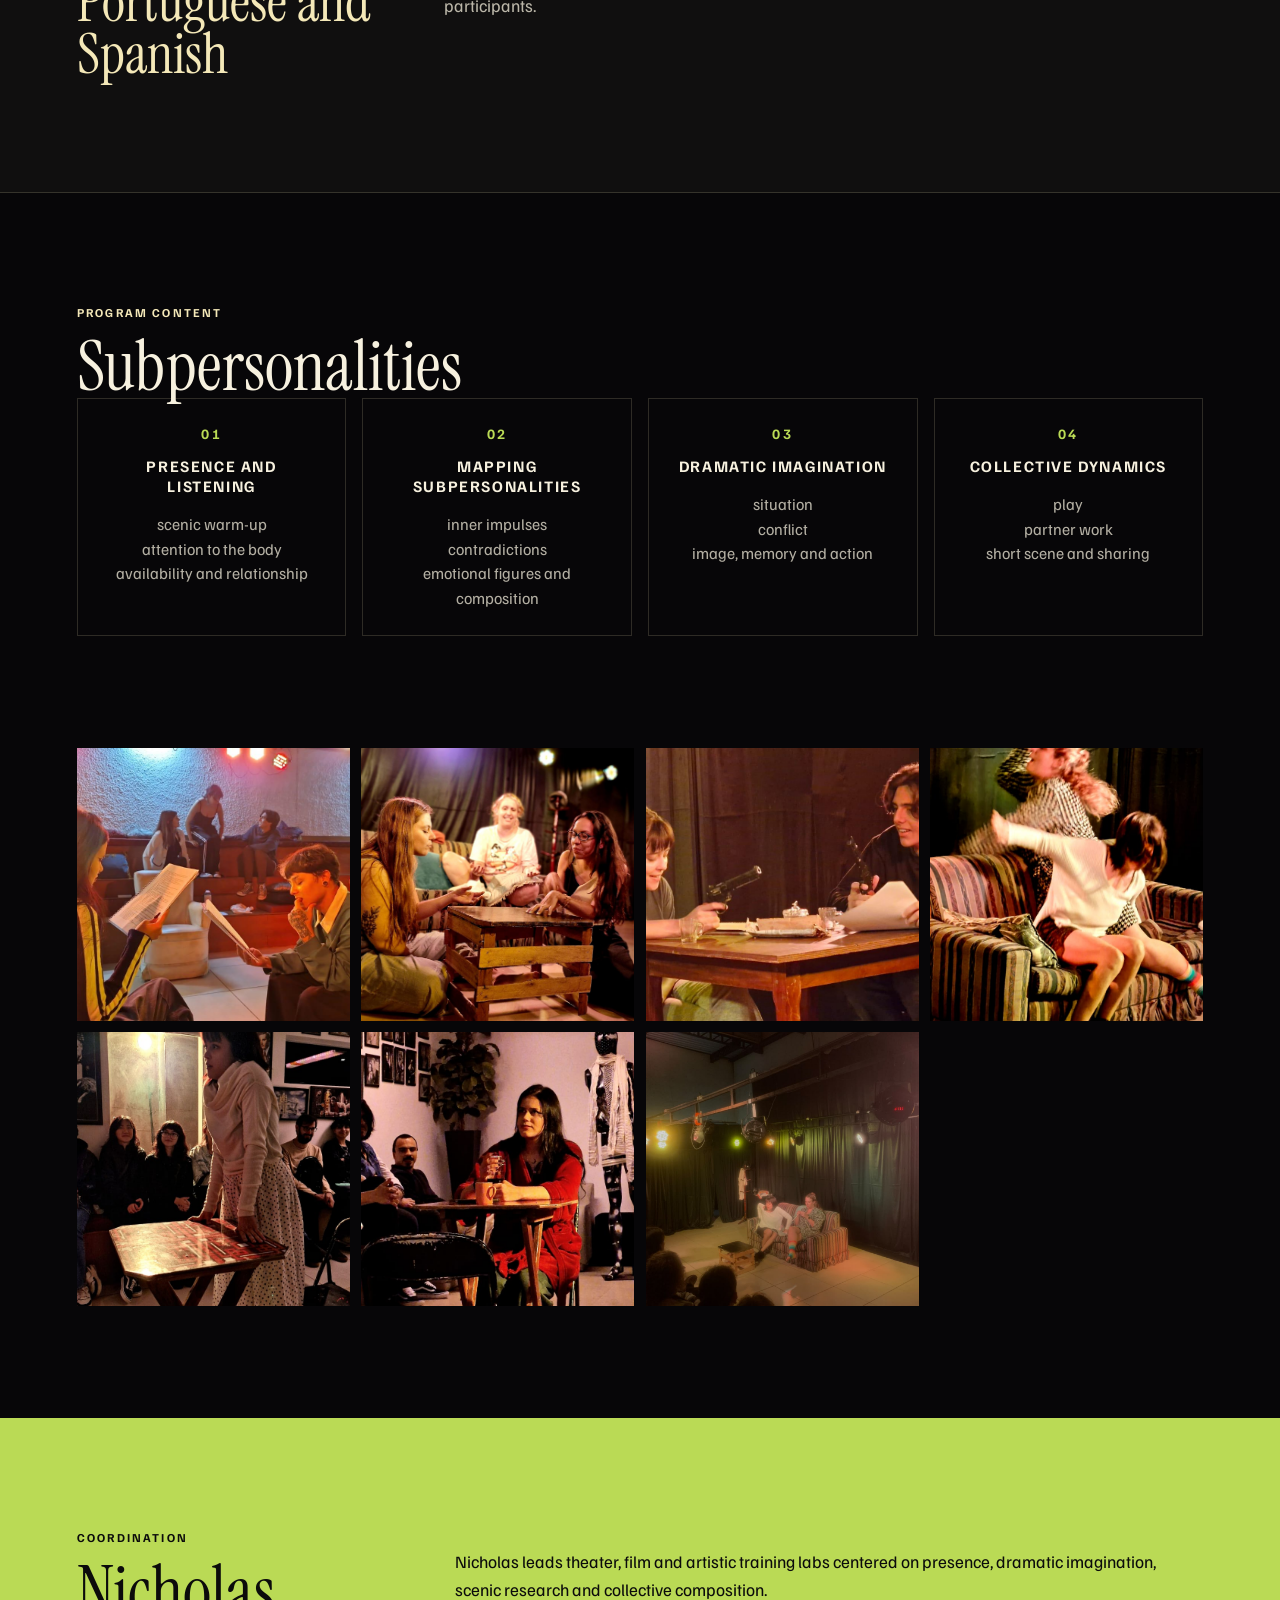
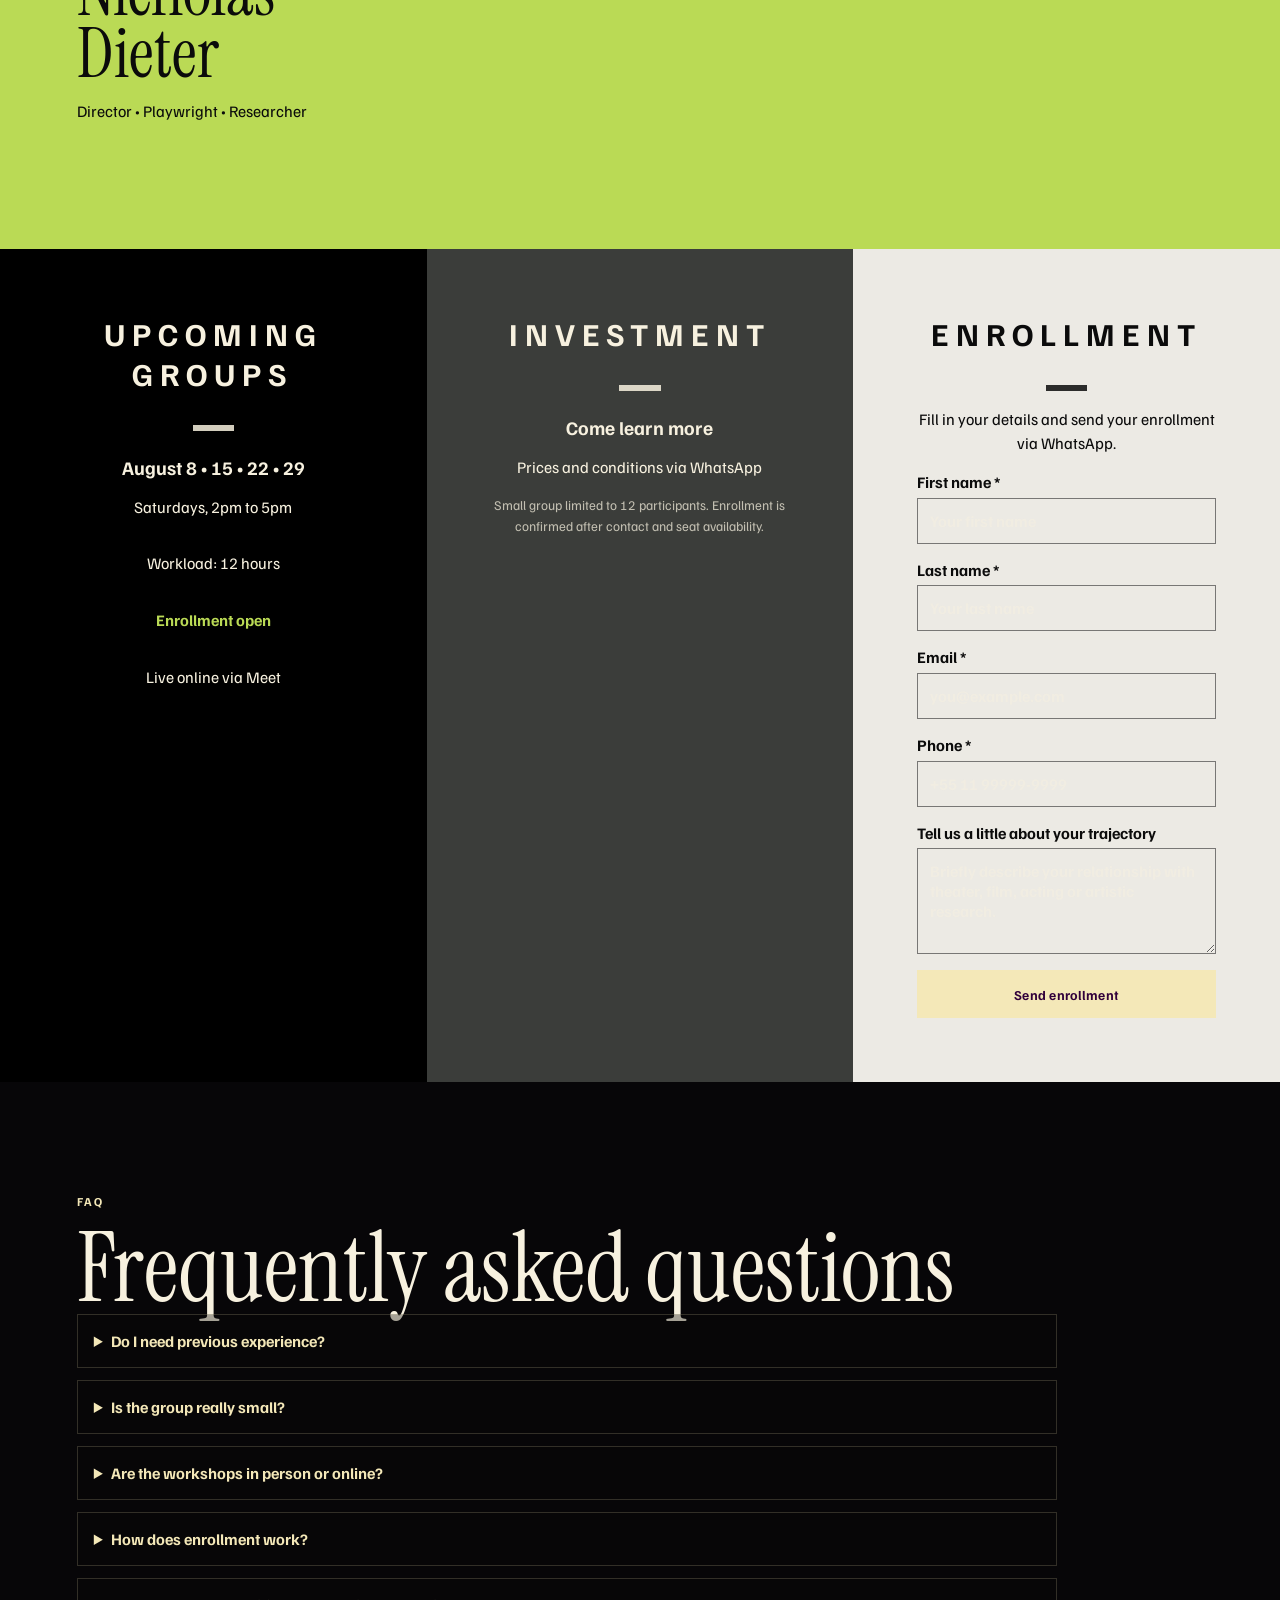
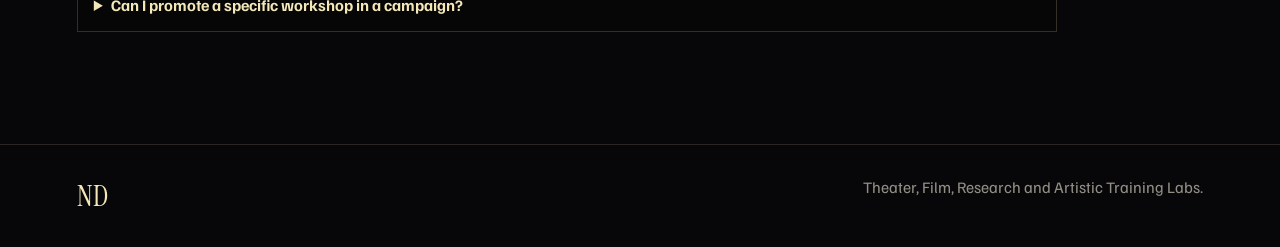
==== commit f458a1e2: "Make site sections customizable from admin" ====
--- a/oficinas/subpersonalidades/index.html
+++ b/oficinas/subpersonalidades/index.html
@@ -33,7 +33,7 @@
         <a href="../../admin.html">Admin</a>
       </nav>
       <a class="header-admin-mobile" href="../../admin.html">Admin</a>
-      <a class="header-social" href="https://www.instagram.com/nicholas.dieter/" target="_blank" rel="noopener" aria-label="Instagram de Nicholas Dieter">
+      <a class="header-social" href="https://www.instagram.com/nicholas.dieter/" target="_blank" rel="noopener" aria-label="Instagram de Nicholas Dieter" data-site-link="instagram">
         <svg aria-hidden="true" viewBox="0 0 24 24" focusable="false">
           <rect x="3" y="3" width="18" height="18" rx="5"></rect>
           <circle cx="12" cy="12" r="4"></circle>
--- a/styles.css
+++ b/styles.css
@@ -194,7 +194,7 @@
   background:
     linear-gradient(90deg, rgba(7, 6, 8, 0.92), rgba(7, 6, 8, 0.3) 52%, rgba(7, 6, 8, 0.9)),
     linear-gradient(0deg, #070608, transparent 38%),
-    url("assets/nicholas-dieter-nevoa.png") center / cover no-repeat;
+    var(--home-hero-image, url("assets/nicholas-dieter-nevoa.png")) center / cover no-repeat;
 }
 
 .home-hero__content,
@@ -263,6 +263,12 @@
   transform: translateY(-1px);
 }
 
+.button:disabled {
+  cursor: not-allowed;
+  opacity: 0.42;
+  transform: none;
+}
+
 .button--primary {
   background: var(--nd-cream);
   color: var(--nd-purple);
@@ -287,6 +293,7 @@
 
 .section__intro {
   max-width: 520px;
+  min-width: 0;
 }
 
 .section h2 {
@@ -318,10 +325,12 @@
 .workshop-list {
   display: grid;
   gap: 1rem;
+  min-width: 0;
 }
 
 .workshop-card {
   display: grid;
+  min-width: 0;
   border: 1px solid var(--line);
   background: rgba(247, 241, 223, 0.04);
 }
@@ -351,6 +360,7 @@
   font-size: clamp(3rem, 5vw, 4rem);
   font-style: italic;
   line-height: 0.82;
+  overflow-wrap: anywhere;
 }
 
 .workshop-card p {
@@ -583,10 +593,68 @@
   object-fit: cover;
 }
 
+.section--videos {
+  border-top: 1px solid rgba(244, 232, 184, 0.14);
+  border-bottom: 1px solid rgba(244, 232, 184, 0.14);
+  background: rgba(244, 232, 184, 0.035);
+}
+
+.section--videos .section__intro {
+  max-width: 720px;
+}
+
+.video-grid {
+  display: grid;
+  gap: 1rem;
+  margin-top: 2rem;
+}
+
+.video-card {
+  display: grid;
+  gap: 1rem;
+  border: 1px solid rgba(244, 232, 184, 0.18);
+  background: rgba(7, 6, 8, 0.26);
+  padding: 1rem;
+}
+
+.video-card iframe,
+.video-card__fallback {
+  display: grid;
+  width: 100%;
+  aspect-ratio: 16 / 9;
+  border: 0;
+  background: #000;
+}
+
+.video-card__fallback {
+  place-items: center;
+  border: 1px solid rgba(244, 232, 184, 0.2);
+  color: var(--nd-cream);
+  font-weight: 900;
+}
+
+.video-card h3 {
+  margin: 0;
+  color: var(--nd-cream);
+  font-family: var(--display);
+  font-size: clamp(2rem, 4vw, 3.25rem);
+  font-weight: 400;
+  line-height: 0.92;
+}
+
+.video-card p:not(.eyebrow) {
+  max-width: 700px;
+  color: rgba(247, 241, 223, 0.72);
+  line-height: 1.6;
+}
+
 .records-strip img,
-.workshop-card__image img,
 .course-hero__image img {
   cursor: zoom-in;
+}
+
+.workshop-card__image img {
+  cursor: pointer;
 }
 
 .coordinator-section {
@@ -656,6 +724,84 @@
 .commerce-panel--form h2,
 .commerce-panel--form p {
   text-align: center;
+}
+
+.floating-whatsapp {
+  position: fixed;
+  right: clamp(1rem, 3vw, 1.5rem);
+  bottom: clamp(1rem, 3vw, 1.5rem);
+  z-index: 70;
+  display: inline-flex;
+  align-items: center;
+  gap: 0.78rem;
+  min-height: 3.85rem;
+  padding: 0.6rem 1.15rem 0.6rem 0.6rem;
+  border: 1px solid rgba(37, 211, 102, 0.42);
+  border-radius: 999px;
+  background: linear-gradient(135deg, rgba(6, 23, 17, 0.98), rgba(10, 35, 26, 0.96));
+  color: var(--warm-white);
+  box-shadow:
+    0 1rem 2.6rem rgba(0, 0, 0, 0.42),
+    inset 0 0 0 1px rgba(247, 241, 223, 0.08);
+  font-family: "Segoe UI", Arial, sans-serif;
+  text-decoration: none;
+  transition: transform 180ms var(--ease), box-shadow 180ms var(--ease);
+}
+
+.floating-whatsapp:hover {
+  border-color: rgba(37, 211, 102, 0.7);
+  box-shadow:
+    0 1.25rem 3.1rem rgba(0, 0, 0, 0.5),
+    0 0 0 0.35rem rgba(37, 211, 102, 0.08),
+    inset 0 0 0 1px rgba(247, 241, 223, 0.12);
+  transform: translateY(-2px);
+}
+
+.floating-whatsapp:focus-visible {
+  outline: 2px solid #25d366;
+  outline-offset: 4px;
+}
+
+.floating-whatsapp__icon {
+  display: inline-grid;
+  flex: 0 0 auto;
+  place-items: center;
+  width: 2.55rem;
+  height: 2.55rem;
+  border-radius: 50%;
+  background: #25d366;
+  color: #04110a;
+  box-shadow:
+    0 0.55rem 1.2rem rgba(37, 211, 102, 0.24),
+    inset 0 0 0 1px rgba(4, 17, 10, 0.14);
+}
+
+.floating-whatsapp svg {
+  width: 1.38rem;
+  height: 1.38rem;
+  fill: currentColor;
+}
+
+.floating-whatsapp__copy {
+  display: grid;
+  gap: 0.1rem;
+}
+
+.floating-whatsapp__eyebrow {
+  color: rgba(247, 241, 223, 0.68);
+  font-size: 0.68rem;
+  font-weight: 600;
+  letter-spacing: 0.03em;
+  line-height: 1;
+}
+
+.floating-whatsapp__label {
+  color: #fffbe9;
+  font-size: 1.02rem;
+  font-weight: 700;
+  letter-spacing: 0;
+  line-height: 1;
+  white-space: nowrap;
 }
 
 .divider {
@@ -706,6 +852,12 @@
   color: var(--warm-white);
 }
 
+.signup-form ::placeholder,
+.admin-login-card ::placeholder,
+.admin-form ::placeholder {
+  color: rgba(247, 241, 223, 0.42);
+}
+
 .admin-form select option {
   color: #0b0b0b;
 }
@@ -757,10 +909,79 @@
   line-height: 0.86;
 }
 
+.admin-section {
+  margin-top: 3rem;
+}
+
+.admin-section-heading {
+  max-width: 760px;
+}
+
+.admin-section-heading h2 {
+  color: var(--nd-cream);
+  font-size: clamp(2.8rem, 6vw, 5rem);
+  line-height: 0.88;
+}
+
+.admin-section-heading p:not(.eyebrow) {
+  color: rgba(247, 241, 223, 0.68);
+  font-size: 1.02rem;
+  line-height: 1.6;
+}
+
+.admin-form--site {
+  margin-top: 1rem;
+}
+
+.admin-site-block {
+  margin-top: 1rem;
+  background: rgba(7, 6, 8, 0.22);
+}
+
+.admin-language-picker {
+  max-width: 320px;
+}
+
+.admin-copy-group {
+  border: 1px solid rgba(244, 232, 184, 0.14);
+  background: rgba(247, 241, 223, 0.035);
+}
+
+.admin-copy-group + .admin-copy-group {
+  margin-top: 0.8rem;
+}
+
+.admin-copy-group summary {
+  cursor: pointer;
+  padding: 0.85rem 1rem;
+  color: var(--nd-cream);
+  font-size: 0.78rem;
+  font-weight: 900;
+  letter-spacing: 0.12em;
+  text-transform: uppercase;
+}
+
+.admin-copy-group[open] summary {
+  border-bottom: 1px solid rgba(244, 232, 184, 0.12);
+}
+
+.admin-copy-group > label,
+.admin-copy-group > .form-row {
+  margin: 1rem;
+}
+
+.admin-save-status {
+  align-self: center;
+  margin: 0;
+  color: var(--mist-blue);
+  font-size: 0.86rem;
+  font-weight: 900;
+}
+
 .admin-grid {
   display: grid;
   gap: 1.5rem;
-  margin-top: 3rem;
+  margin-top: 1rem;
 }
 
 .admin-panel,
@@ -768,6 +989,127 @@
   padding: 1rem;
   border: 1px solid var(--line);
   background: rgba(247, 241, 223, 0.04);
+}
+
+.admin-form {
+  align-content: start;
+}
+
+.admin-panel {
+  align-self: start;
+}
+
+.admin-panel-actions {
+  display: grid;
+  gap: 0.55rem;
+}
+
+.admin-flow {
+  display: grid;
+  gap: 0.35rem;
+  margin-top: 1.25rem;
+  padding-top: 1rem;
+  border-top: 1px solid rgba(244, 232, 184, 0.14);
+}
+
+.admin-flow a {
+  display: flex;
+  justify-content: space-between;
+  border: 1px solid rgba(244, 232, 184, 0.12);
+  color: rgba(247, 241, 223, 0.74);
+  padding: 0.55rem 0.65rem;
+  font-size: 0.74rem;
+  font-weight: 900;
+  letter-spacing: 0.1em;
+  text-transform: uppercase;
+}
+
+.admin-flow a:hover {
+  border-color: var(--nd-cream);
+  color: var(--nd-cream);
+}
+
+.admin-flow a.is-active {
+  border-color: var(--nd-cream);
+  background: rgba(244, 232, 184, 0.12);
+  color: var(--nd-cream);
+}
+
+.admin-step-indicator {
+  display: flex;
+  flex-wrap: wrap;
+  gap: 0.7rem;
+  align-items: center;
+  justify-content: space-between;
+  padding: 0.9rem 1rem;
+  border: 1px solid rgba(244, 232, 184, 0.16);
+  background: rgba(7, 6, 8, 0.36);
+}
+
+.admin-step-indicator span,
+.admin-step-controls span {
+  color: var(--mist-blue);
+  font-size: 0.78rem;
+  font-weight: 900;
+  letter-spacing: 0.14em;
+  text-transform: uppercase;
+}
+
+.admin-step-indicator strong {
+  color: var(--nd-cream);
+  font-family: var(--display);
+  font-size: clamp(2rem, 5vw, 3rem);
+  font-weight: 400;
+  line-height: 0.9;
+}
+
+.admin-card {
+  display: none;
+  gap: 1rem;
+  padding: clamp(1rem, 3vw, 1.5rem);
+  border: 1px solid rgba(244, 232, 184, 0.18);
+  background: rgba(7, 6, 8, 0.28);
+}
+
+.admin-card.is-active {
+  display: grid;
+}
+
+.admin-card__header {
+  display: flex;
+  gap: 1rem;
+  align-items: start;
+  padding-bottom: 1rem;
+  border-bottom: 1px solid rgba(244, 232, 184, 0.14);
+}
+
+.admin-card__header > span {
+  display: inline-grid;
+  flex: 0 0 auto;
+  place-items: center;
+  width: 2.4rem;
+  height: 2.4rem;
+  background: var(--nd-cream);
+  color: var(--nd-purple);
+  font-size: 0.78rem;
+  font-weight: 900;
+}
+
+.admin-card h2,
+.admin-card h3 {
+  font-family: var(--sans);
+  font-size: 1rem;
+  font-weight: 900;
+  letter-spacing: 0.1em;
+  text-transform: uppercase;
+}
+
+.admin-card__header p,
+.image-uploader p,
+.gallery-uploader p {
+  margin: 0.35rem 0 0;
+  color: rgba(247, 241, 223, 0.58);
+  line-height: 1.5;
 }
 
 .admin-list {
@@ -798,9 +1140,21 @@
   font-size: 0.85rem;
 }
 
+.admin-field-hint {
+  margin: 0;
+  color: rgba(247, 241, 223, 0.58);
+  line-height: 1.55;
+}
+
 .admin-form fieldset {
   border: 1px solid rgba(244, 232, 184, 0.16);
-  padding: 1rem;
+  padding: clamp(1rem, 2vw, 1.2rem);
+  background: rgba(247, 241, 223, 0.025);
+}
+
+.admin-inline-fieldset {
+  display: grid;
+  gap: 1rem;
 }
 
 .admin-form legend {
@@ -815,6 +1169,146 @@
 .form-row {
   display: grid;
   gap: 1rem;
+}
+
+.image-uploader-grid {
+  display: grid;
+  gap: 1rem;
+}
+
+.image-uploader,
+.gallery-uploader {
+  display: grid;
+  gap: 1rem;
+  border: 1px solid rgba(244, 232, 184, 0.14);
+  background: rgba(247, 241, 223, 0.035);
+  padding: 1rem;
+}
+
+.image-uploader__preview {
+  display: grid;
+  min-height: 220px;
+  place-items: center;
+  overflow: hidden;
+  border: 1px dashed rgba(244, 232, 184, 0.24);
+  background: rgba(0, 0, 0, 0.28);
+  color: rgba(247, 241, 223, 0.52);
+}
+
+.image-uploader__preview img {
+  width: 100%;
+  height: 100%;
+  max-height: 320px;
+  object-fit: cover;
+}
+
+.image-uploader__preview small {
+  display: block;
+  width: 100%;
+  padding: 0.45rem;
+  overflow: hidden;
+  color: rgba(247, 241, 223, 0.7);
+  font-size: 0.72rem;
+  text-overflow: ellipsis;
+  white-space: nowrap;
+}
+
+.image-uploader__body {
+  display: grid;
+  align-content: start;
+  gap: 0.85rem;
+}
+
+.upload-button {
+  position: relative;
+  display: inline-flex;
+  align-items: center;
+  justify-content: center;
+  min-height: 2.75rem;
+  border: 1px solid var(--nd-cream);
+  background: var(--nd-cream);
+  color: var(--nd-purple);
+  cursor: pointer;
+  font-weight: 900;
+  text-align: center;
+}
+
+.upload-button input {
+  position: absolute;
+  inset: 0;
+  cursor: pointer;
+  opacity: 0;
+}
+
+.upload-button.is-loading {
+  color: transparent;
+  opacity: 0.62;
+  pointer-events: none;
+}
+
+.upload-button.is-loading::after {
+  position: absolute;
+  content: "Processando...";
+  color: var(--nd-purple);
+}
+
+.upload-button--wide {
+  width: 100%;
+}
+
+.admin-advanced {
+  border: 1px solid rgba(244, 232, 184, 0.12);
+  padding: 0.65rem;
+}
+
+.admin-advanced summary {
+  cursor: pointer;
+  color: rgba(247, 241, 223, 0.72);
+  font-size: 0.78rem;
+  font-weight: 900;
+}
+
+.admin-advanced[open] summary {
+  margin-bottom: 0.75rem;
+}
+
+.admin-path-label {
+  font-size: 0.82rem;
+}
+
+.admin-gallery-preview {
+  display: grid;
+  grid-template-columns: repeat(auto-fill, minmax(120px, 1fr));
+  gap: 0.65rem;
+}
+
+.admin-gallery-item {
+  display: grid;
+  gap: 0.45rem;
+  margin: 0;
+  border: 1px solid rgba(244, 232, 184, 0.14);
+  padding: 0.45rem;
+}
+
+.admin-gallery-item img {
+  width: 100%;
+  aspect-ratio: 1;
+  object-fit: cover;
+}
+
+.admin-gallery-item figcaption {
+  overflow: hidden;
+  color: rgba(247, 241, 223, 0.58);
+  font-size: 0.72rem;
+  text-overflow: ellipsis;
+  white-space: nowrap;
+}
+
+.empty-gallery {
+  margin: 0;
+  border: 1px dashed rgba(244, 232, 184, 0.18);
+  color: rgba(247, 241, 223, 0.58);
+  padding: 1rem;
 }
 
 .admin-repeater {
@@ -852,6 +1346,32 @@
   display: flex;
   flex-wrap: wrap;
   gap: 0.75rem;
+}
+
+.admin-step-controls {
+  display: grid;
+  grid-template-columns: minmax(0, 1fr) auto minmax(0, 1fr);
+  gap: 0.75rem;
+  align-items: center;
+  padding: 1rem;
+  border: 1px solid rgba(244, 232, 184, 0.16);
+  background: rgba(7, 6, 8, 0.28);
+}
+
+.admin-step-controls .button:last-child {
+  justify-self: end;
+}
+
+.admin-step-controls span {
+  justify-self: center;
+  text-align: center;
+}
+
+.admin-actions--sticky {
+  margin: 0;
+  padding: 1rem;
+  border: 1px solid rgba(244, 232, 184, 0.16);
+  background: rgba(7, 6, 8, 0.34);
 }
 
 .export-box {
@@ -930,6 +1450,10 @@
     grid-template-columns: repeat(4, minmax(0, 1fr));
   }
 
+  .video-grid {
+    grid-template-columns: repeat(2, minmax(0, 1fr));
+  }
+
   .course-hero {
     grid-template-columns: minmax(320px, 0.42fr) minmax(0, 1fr);
   }
@@ -948,6 +1472,19 @@
 
   .admin-grid {
     grid-template-columns: minmax(260px, 0.28fr) minmax(0, 1fr);
+  }
+
+  .admin-panel {
+    position: sticky;
+    top: 5.8rem;
+  }
+
+  .image-uploader-grid {
+    grid-template-columns: 1fr 1fr;
+  }
+
+  .image-uploader {
+    grid-template-columns: minmax(180px, 0.52fr) minmax(0, 1fr);
   }
 }
 
@@ -969,7 +1506,7 @@
   }
 
   .header-admin-mobile {
-    display: inline-flex;
+    display: none;
   }
 
   .language-switcher button {
@@ -981,4 +1518,46 @@
     grid-template-columns: 1fr;
     gap: 0.2rem;
   }
-}
+
+  .section--records h2,
+  .section--faq h2 {
+    font-size: clamp(1.6rem, 6.4vw, 2.2rem);
+  }
+
+  .workshop-card h3 {
+    font-size: clamp(2.2rem, 10vw, 3rem);
+  }
+
+  .floating-whatsapp {
+    right: 1rem;
+    bottom: 1rem;
+    width: 3.6rem;
+    height: 3.6rem;
+    min-width: 3.15rem;
+    justify-content: center;
+    padding: 0.5rem;
+  }
+
+  .floating-whatsapp__icon {
+    width: 2.45rem;
+    height: 2.45rem;
+  }
+
+  .floating-whatsapp__copy {
+    display: none;
+  }
+
+  .admin-step-controls {
+    grid-template-columns: 1fr;
+  }
+
+  .admin-step-controls .button,
+  .admin-step-controls .button:last-child {
+    justify-self: stretch;
+    width: 100%;
+  }
+
+  .admin-flow {
+    grid-template-columns: 1fr 1fr;
+  }
+}
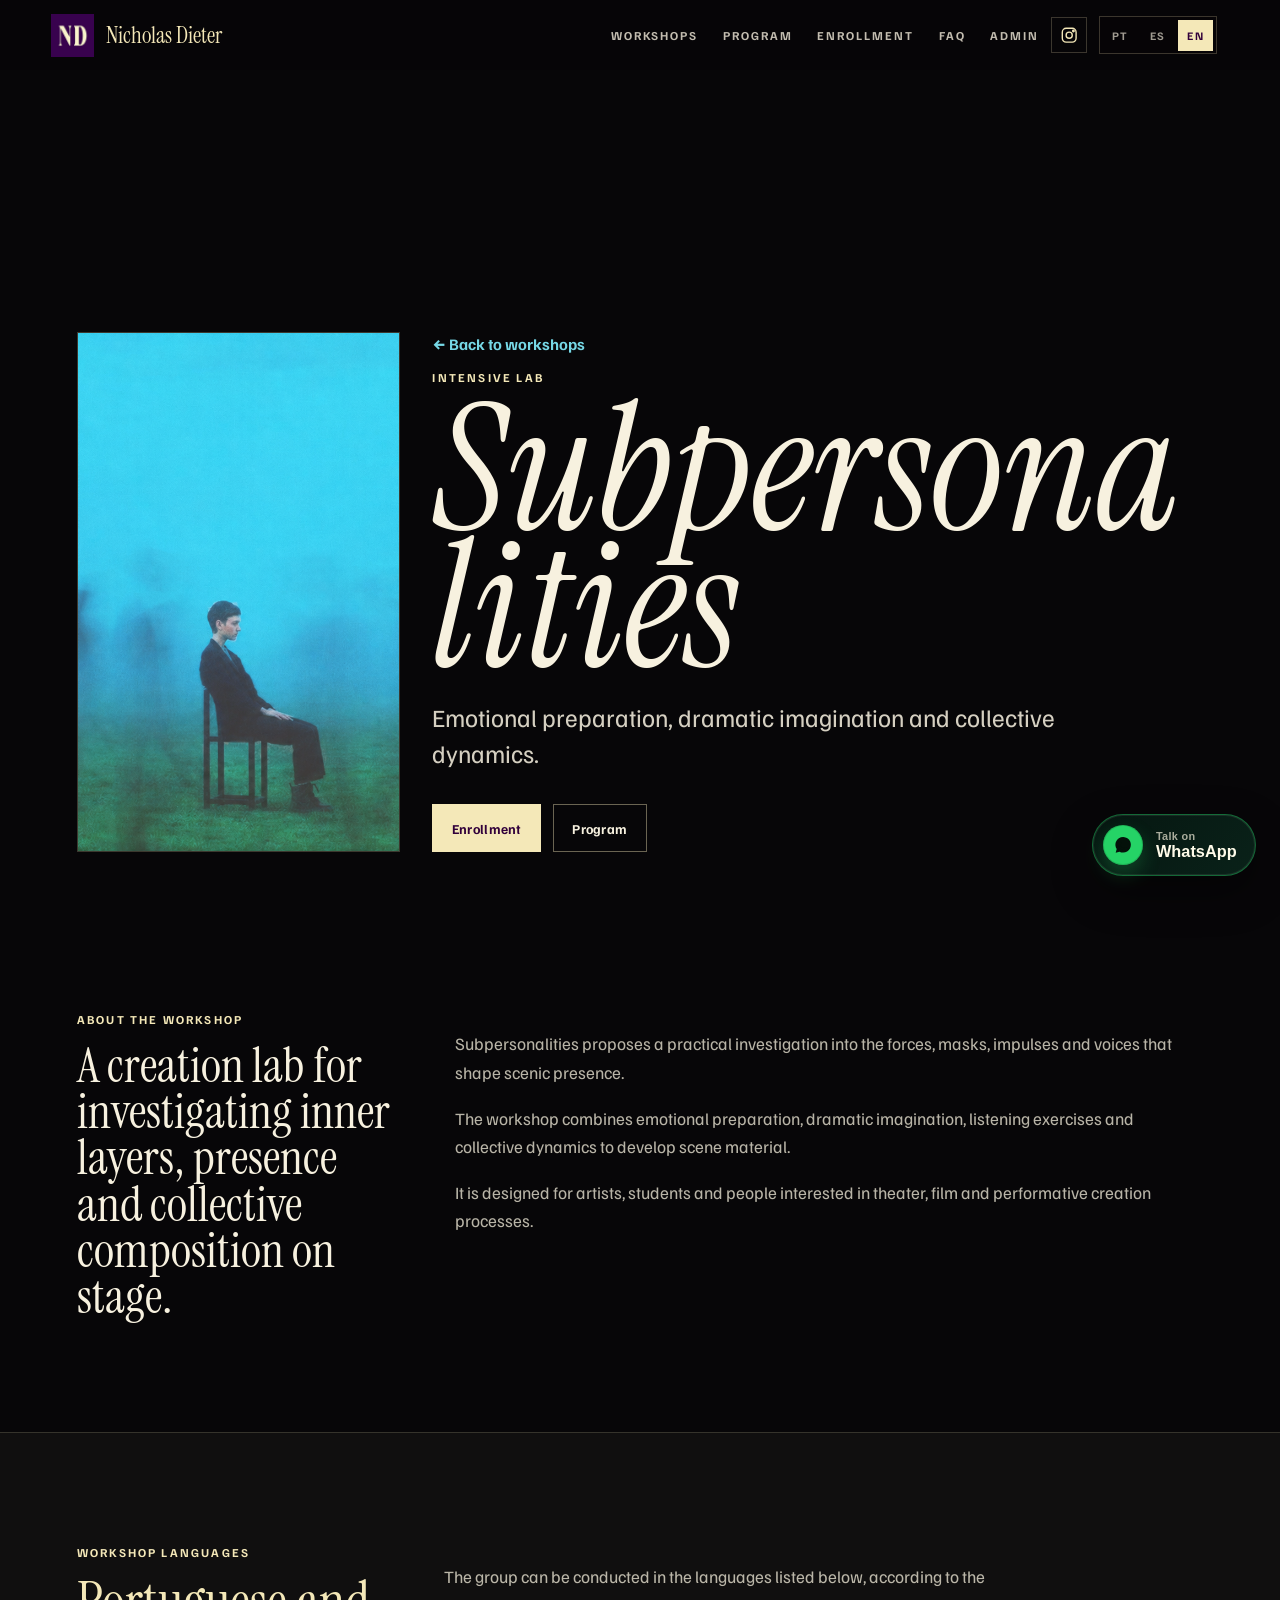
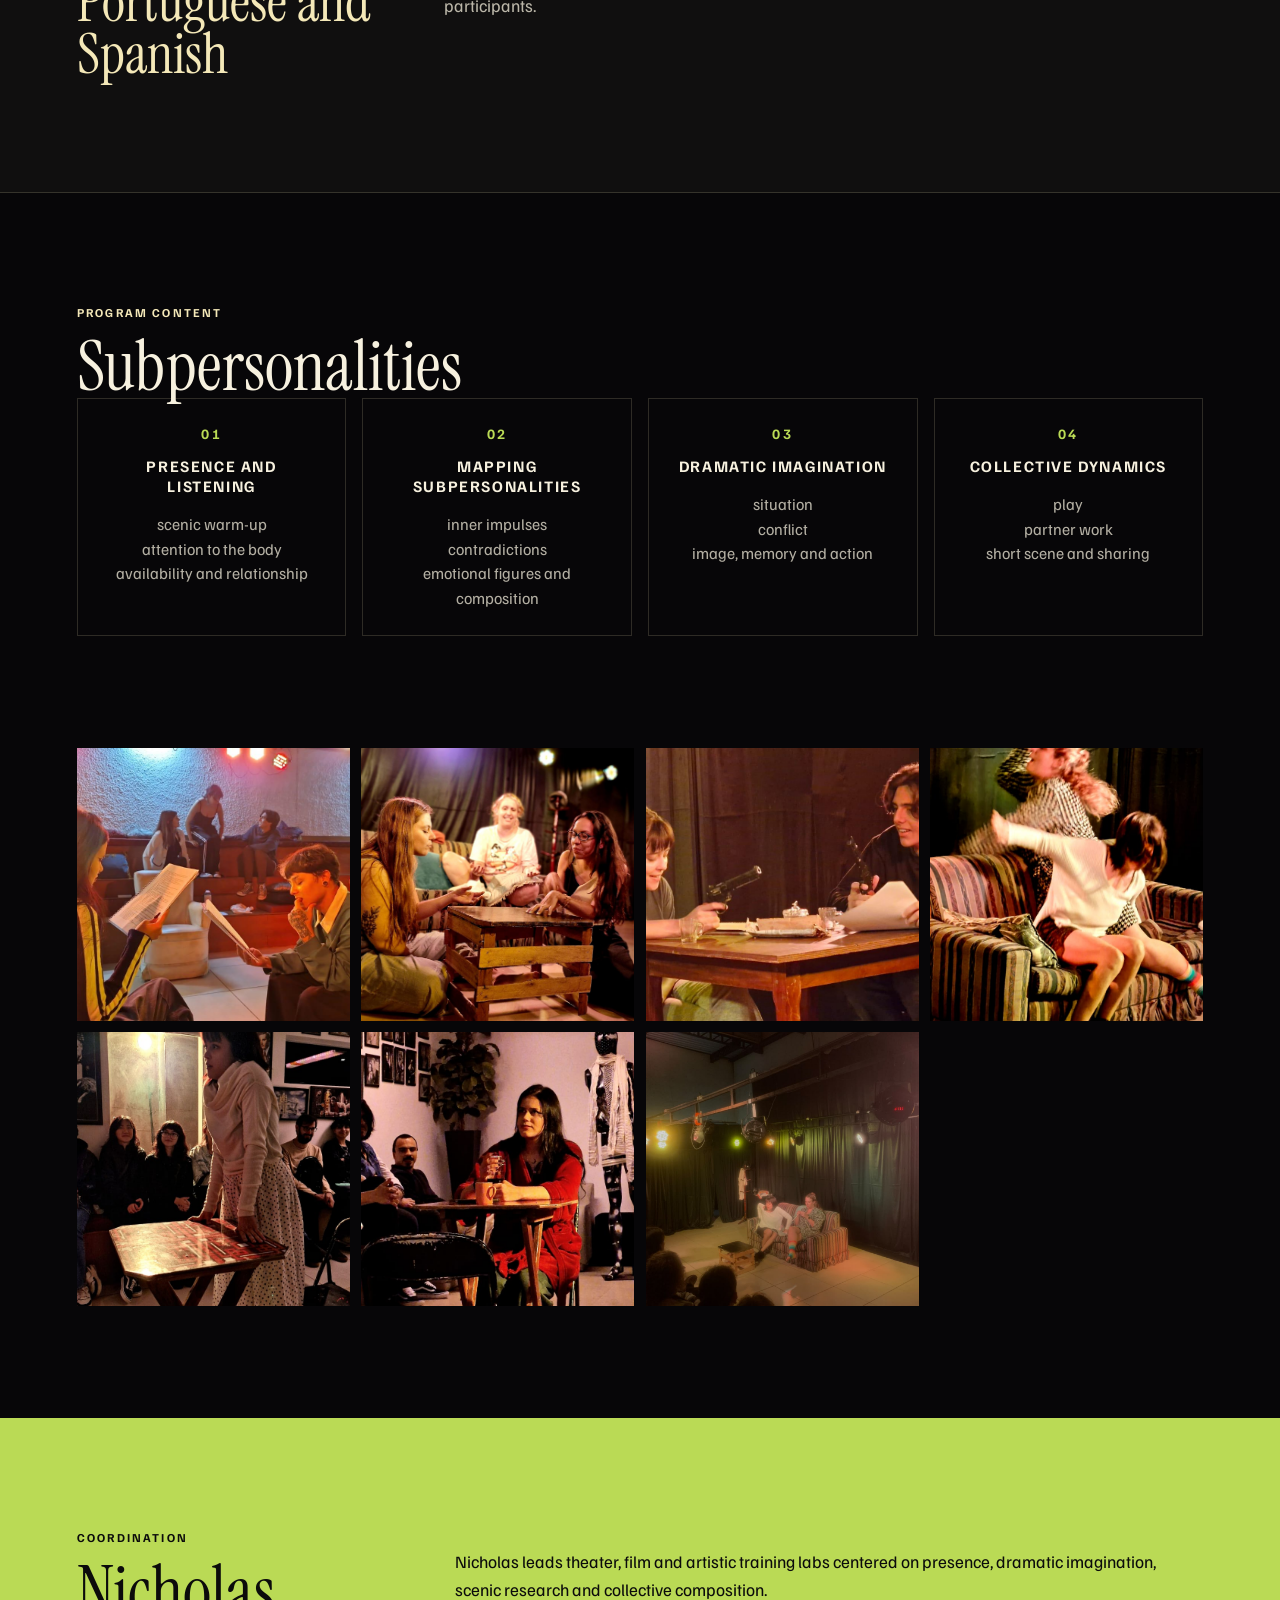
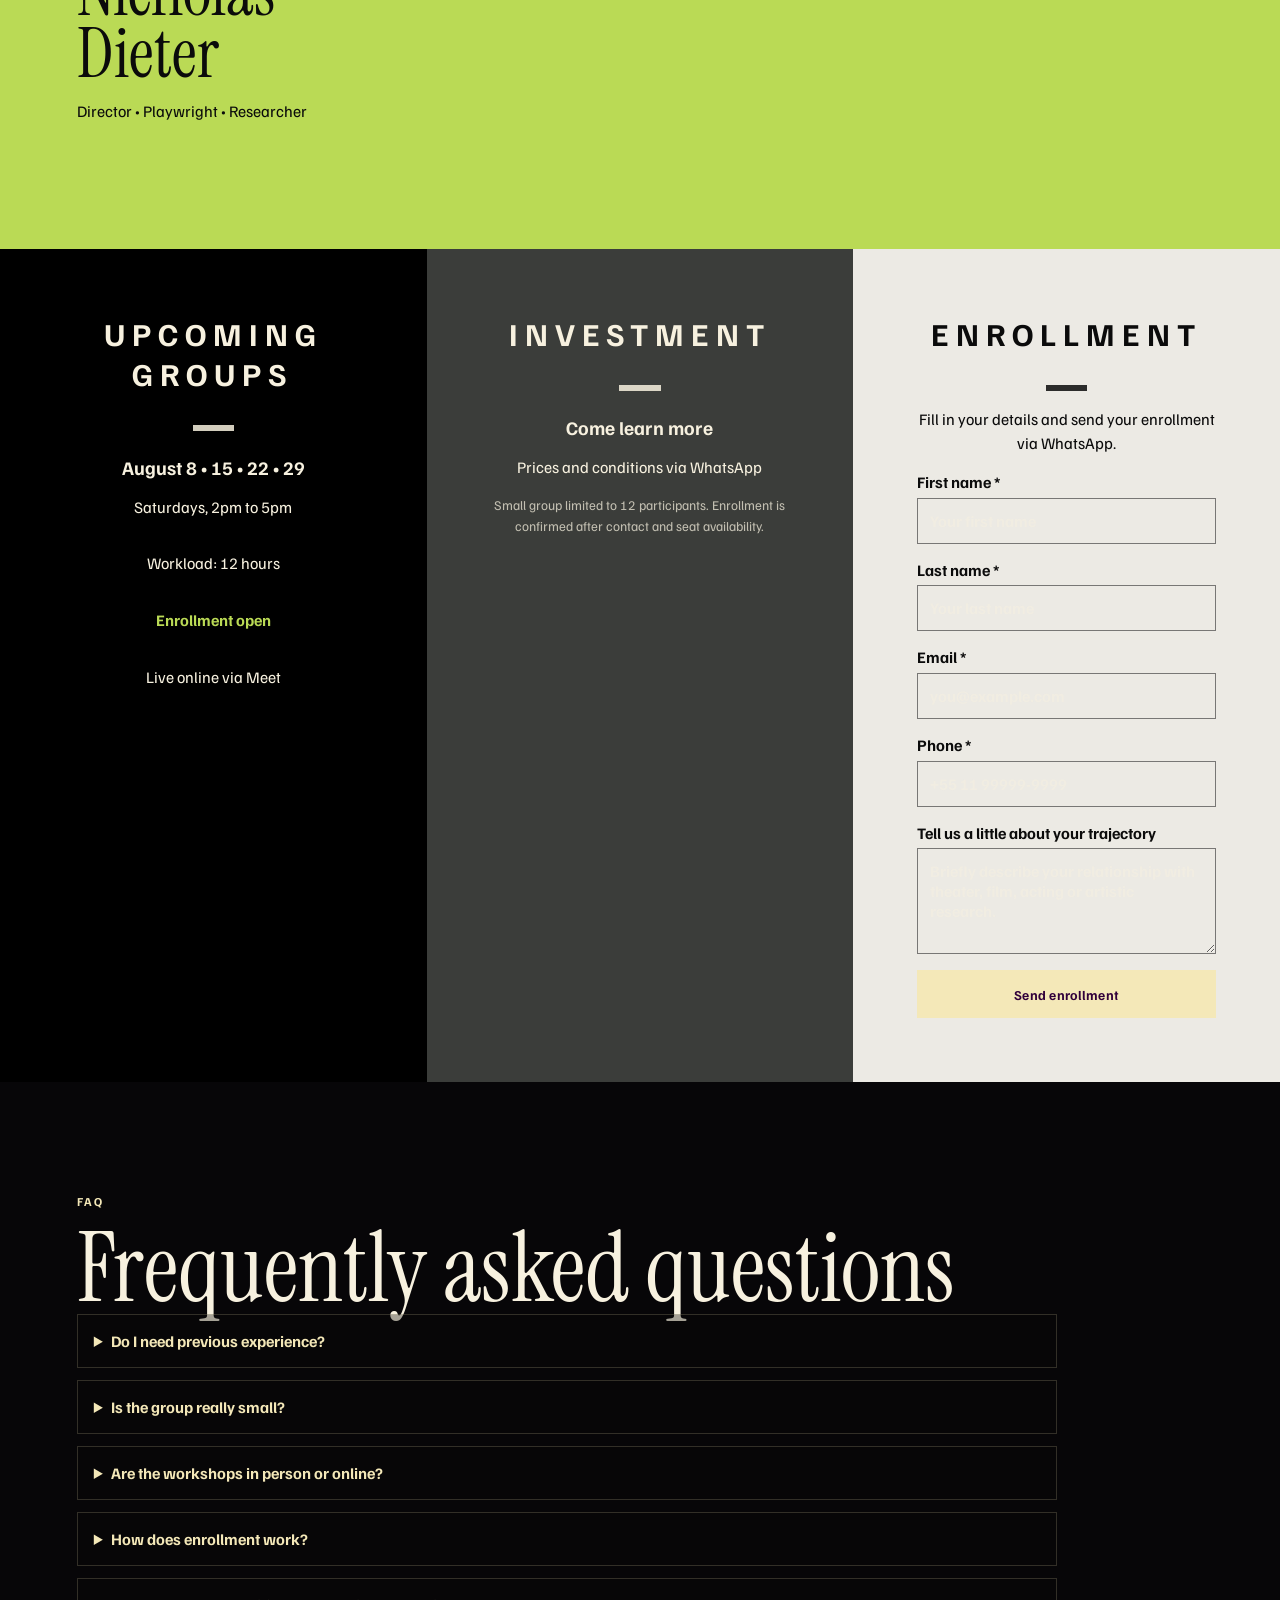
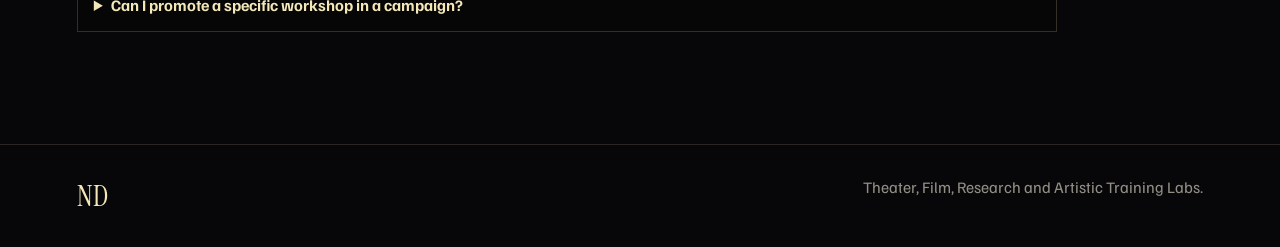
==== commit cb0aef39: "Share published site data across devices" ====
--- a/oficinas/subpersonalidades/index.html
+++ b/oficinas/subpersonalidades/index.html
@@ -16,6 +16,7 @@
       rel="stylesheet"
     >
     <link rel="stylesheet" href="../../styles.css">
+    <script src="../../published-data.js" defer></script>
     <script src="../../workshop-data.js" defer></script>
     <script src="../../oficina.js" defer></script>
   </head>
--- a/styles.css
+++ b/styles.css
@@ -378,7 +378,7 @@
 
 .workshop-card dl div {
   display: grid;
-  grid-template-columns: 9rem 1fr;
+  grid-template-columns: minmax(0, 9rem) minmax(0, 1fr);
   gap: 1rem;
   padding-top: 0.7rem;
 }
@@ -393,6 +393,8 @@
 
 .workshop-card dd {
   margin: 0;
+  min-width: 0;
+  overflow-wrap: anywhere;
 }
 
 .records-strip {
@@ -485,8 +487,18 @@
   background: #070608;
 }
 
+.course-hero > *,
+.course-hero__image,
+.course-hero__copy,
+.commerce-panel,
+.program-item,
+.video-card {
+  min-width: 0;
+}
+
 .course-hero__image {
-  min-height: 360px;
+  height: clamp(280px, 42vw, 520px);
+  min-height: 0;
   overflow: hidden;
   border: 1px solid var(--line);
 }
@@ -866,6 +878,10 @@
   padding: 7rem clamp(1rem, 6vw, 5rem) 4rem;
 }
 
+.admin-mobile-gate {
+  display: none;
+}
+
 .admin-login {
   display: grid;
   min-height: calc(100svh - 7rem);
@@ -907,6 +923,103 @@
 .admin-hero h1 {
   font-size: clamp(3.4rem, 9vw, 7rem);
   line-height: 0.86;
+}
+
+.admin-route-nav {
+  position: sticky;
+  top: 0.75rem;
+  z-index: 20;
+  display: grid;
+  grid-template-columns: repeat(4, minmax(0, 1fr));
+  gap: 0.75rem;
+  margin-top: 2rem;
+  padding: 0.65rem;
+  border: 1px solid rgba(244, 232, 184, 0.16);
+  background: rgba(7, 6, 8, 0.86);
+  backdrop-filter: blur(18px);
+}
+
+.admin-route-nav a {
+  display: grid;
+  grid-template-columns: auto 1fr;
+  gap: 0.1rem 0.65rem;
+  align-items: center;
+  min-height: 4.2rem;
+  padding: 0.8rem;
+  border: 1px solid rgba(244, 232, 184, 0.14);
+  color: rgba(247, 241, 223, 0.72);
+  background: rgba(247, 241, 223, 0.035);
+}
+
+.admin-route-nav a:hover,
+.admin-route-nav a.is-active {
+  border-color: var(--nd-cream);
+  color: var(--nd-cream);
+  background: rgba(244, 232, 184, 0.1);
+}
+
+.admin-route-nav span {
+  grid-row: span 2;
+  display: inline-grid;
+  place-items: center;
+  width: 2rem;
+  height: 2rem;
+  border: 1px solid currentColor;
+  color: var(--mist-blue);
+  font-size: 0.68rem;
+  font-weight: 900;
+}
+
+.admin-route-nav strong {
+  font-size: 0.78rem;
+  font-weight: 900;
+  letter-spacing: 0.08em;
+  line-height: 1.1;
+  text-transform: uppercase;
+}
+
+.admin-route-nav small {
+  color: rgba(247, 241, 223, 0.54);
+  font-size: 0.76rem;
+  line-height: 1.25;
+}
+
+.admin-route-nav a.is-active span {
+  background: var(--nd-cream);
+  color: var(--nd-purple);
+}
+
+.admin-publish-panel {
+  margin-top: 1rem;
+  border: 1px solid rgba(244, 232, 184, 0.18);
+  background: rgba(247, 241, 223, 0.045);
+}
+
+.admin-publish-panel summary {
+  cursor: pointer;
+  padding: 1rem;
+  color: var(--nd-cream);
+  font-size: 0.78rem;
+  font-weight: 900;
+  letter-spacing: 0.12em;
+  text-transform: uppercase;
+}
+
+.admin-publish-panel[open] summary {
+  border-bottom: 1px solid rgba(244, 232, 184, 0.14);
+}
+
+.admin-publish-panel__body {
+  display: grid;
+  gap: 1rem;
+  padding: 1rem;
+}
+
+.admin-publish-panel__body p {
+  max-width: 760px;
+  margin: 0;
+  color: rgba(247, 241, 223, 0.72);
+  line-height: 1.55;
 }
 
 .admin-section {
@@ -1488,6 +1601,39 @@
   }
 }
 
+@media (max-width: 980px) {
+  .admin-route-nav {
+    position: static;
+    grid-template-columns: repeat(2, minmax(0, 1fr));
+  }
+}
+
+@media (min-width: 621px) and (max-width: 899px) {
+  .section--split,
+  .course-about,
+  .coordinator-section,
+  .language-section,
+  .workshop-card,
+  .course-hero,
+  .course-commerce {
+    grid-template-columns: 1fr;
+  }
+
+  .course-commerce {
+    min-height: 0;
+  }
+
+  .commerce-panel {
+    min-height: auto;
+  }
+
+  .program-grid,
+  .records-strip,
+  .course-gallery {
+    grid-template-columns: repeat(2, minmax(0, 1fr));
+  }
+}
+
 @media (max-width: 620px) {
   .site-header {
     grid-template-columns: minmax(0, 1fr) auto auto auto;
@@ -1507,6 +1653,62 @@
 
   .header-admin-mobile {
     display: none;
+  }
+
+  body[data-page="admin"] .admin-shell {
+    display: none;
+  }
+
+  body[data-page="admin"] .admin-login,
+  body[data-page="admin"] .admin-app {
+    display: none !important;
+  }
+
+  body[data-page="admin"] .admin-mobile-gate {
+    display: grid;
+    min-height: 100svh;
+    align-content: center;
+    gap: 1rem;
+    padding: 7rem 1rem 3rem;
+  }
+
+  .admin-mobile-gate h1 {
+    max-width: 8ch;
+    color: var(--nd-cream);
+    font-size: clamp(3rem, 18vw, 4.6rem);
+    line-height: 0.82;
+  }
+
+  .admin-mobile-gate p:not(.eyebrow) {
+    max-width: 34rem;
+    color: rgba(247, 241, 223, 0.74);
+    line-height: 1.6;
+  }
+
+  .home-hero,
+  .course-hero {
+    padding-top: 6.5rem;
+  }
+
+  .course-hero__image {
+    height: clamp(220px, 70vw, 300px);
+    min-height: 0;
+  }
+
+  .course-hero h1 {
+    font-size: clamp(3.2rem, 16vw, 4.6rem);
+  }
+
+  .course-commerce {
+    min-height: 0;
+  }
+
+  .commerce-panel {
+    min-height: auto;
+  }
+
+  .course-gallery {
+    grid-template-columns: 1fr;
   }
 
   .language-switcher button {
@@ -1547,6 +1749,16 @@
     display: none;
   }
 
+  .admin-route-nav {
+    grid-template-columns: repeat(4, minmax(13.5rem, 1fr));
+    overflow-x: auto;
+    padding-bottom: 0.8rem;
+  }
+
+  .admin-route-nav a {
+    min-width: 13.5rem;
+  }
+
   .admin-step-controls {
     grid-template-columns: 1fr;
   }
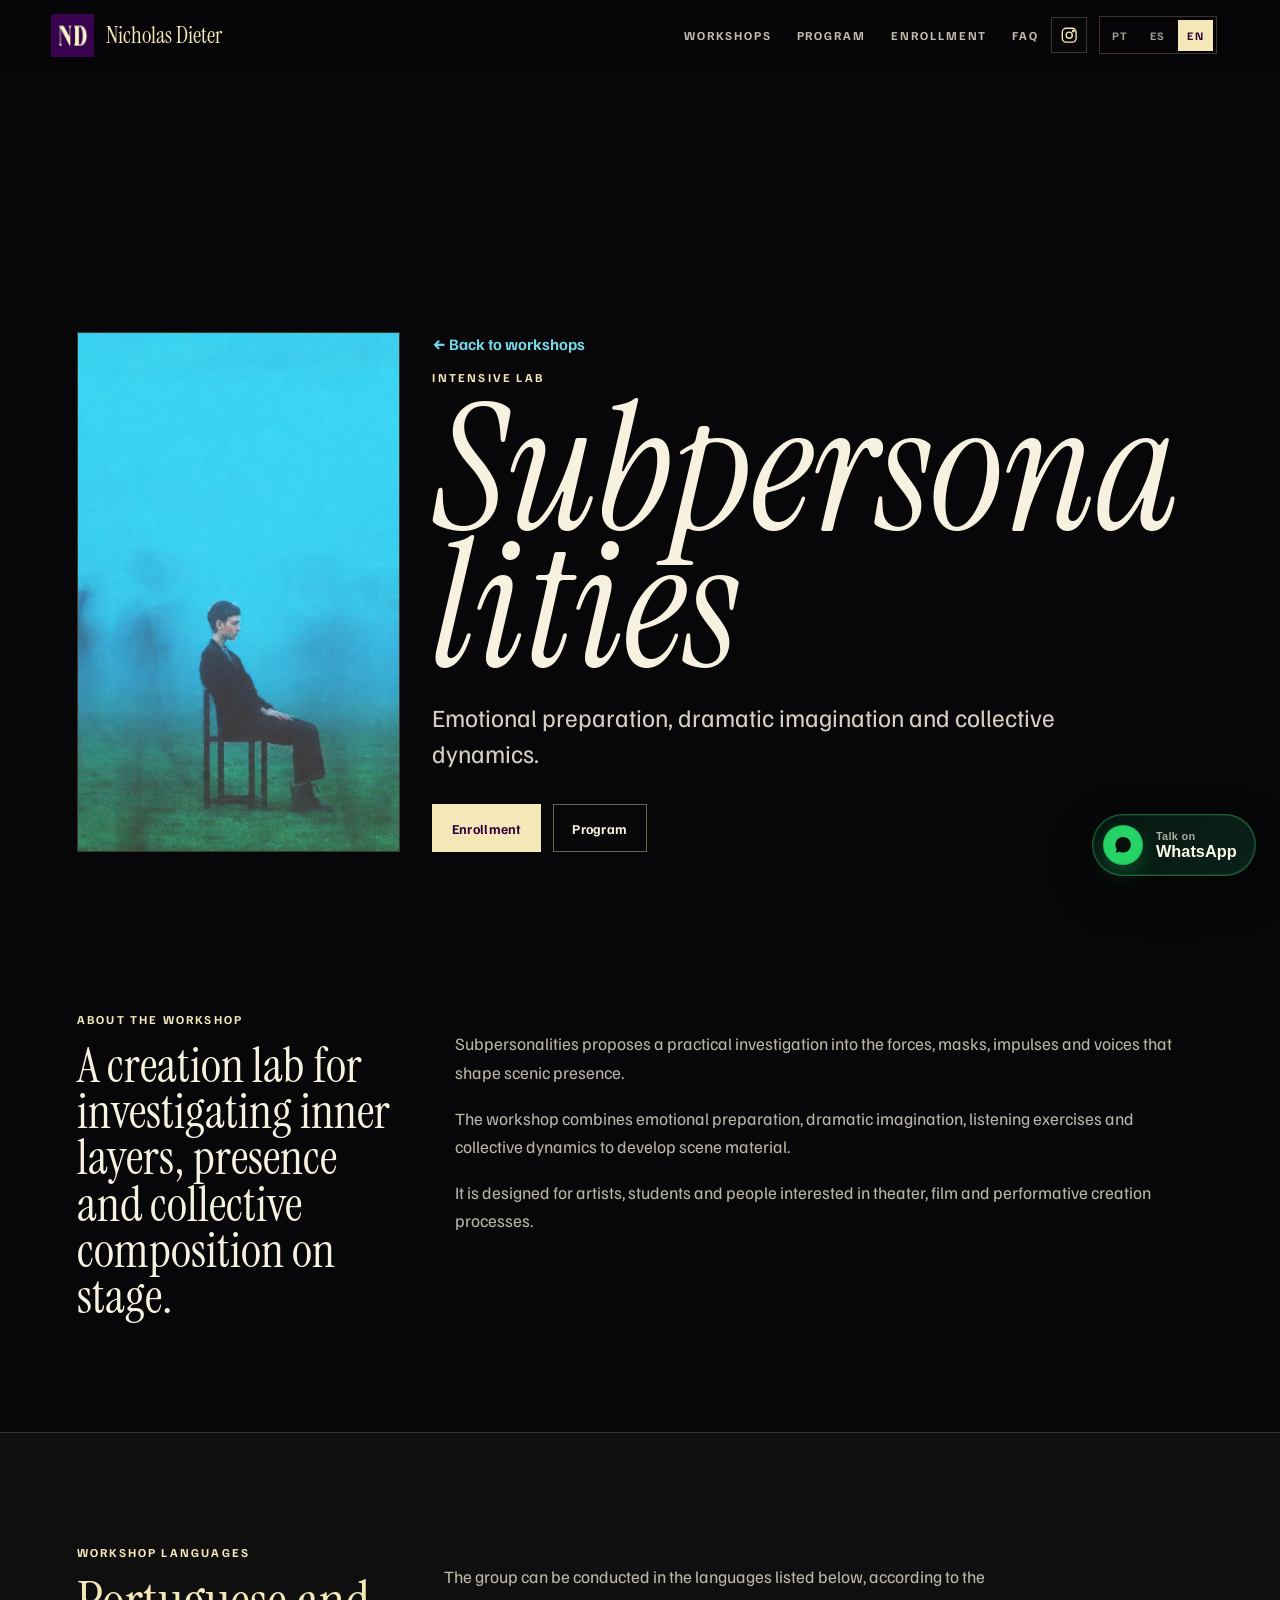
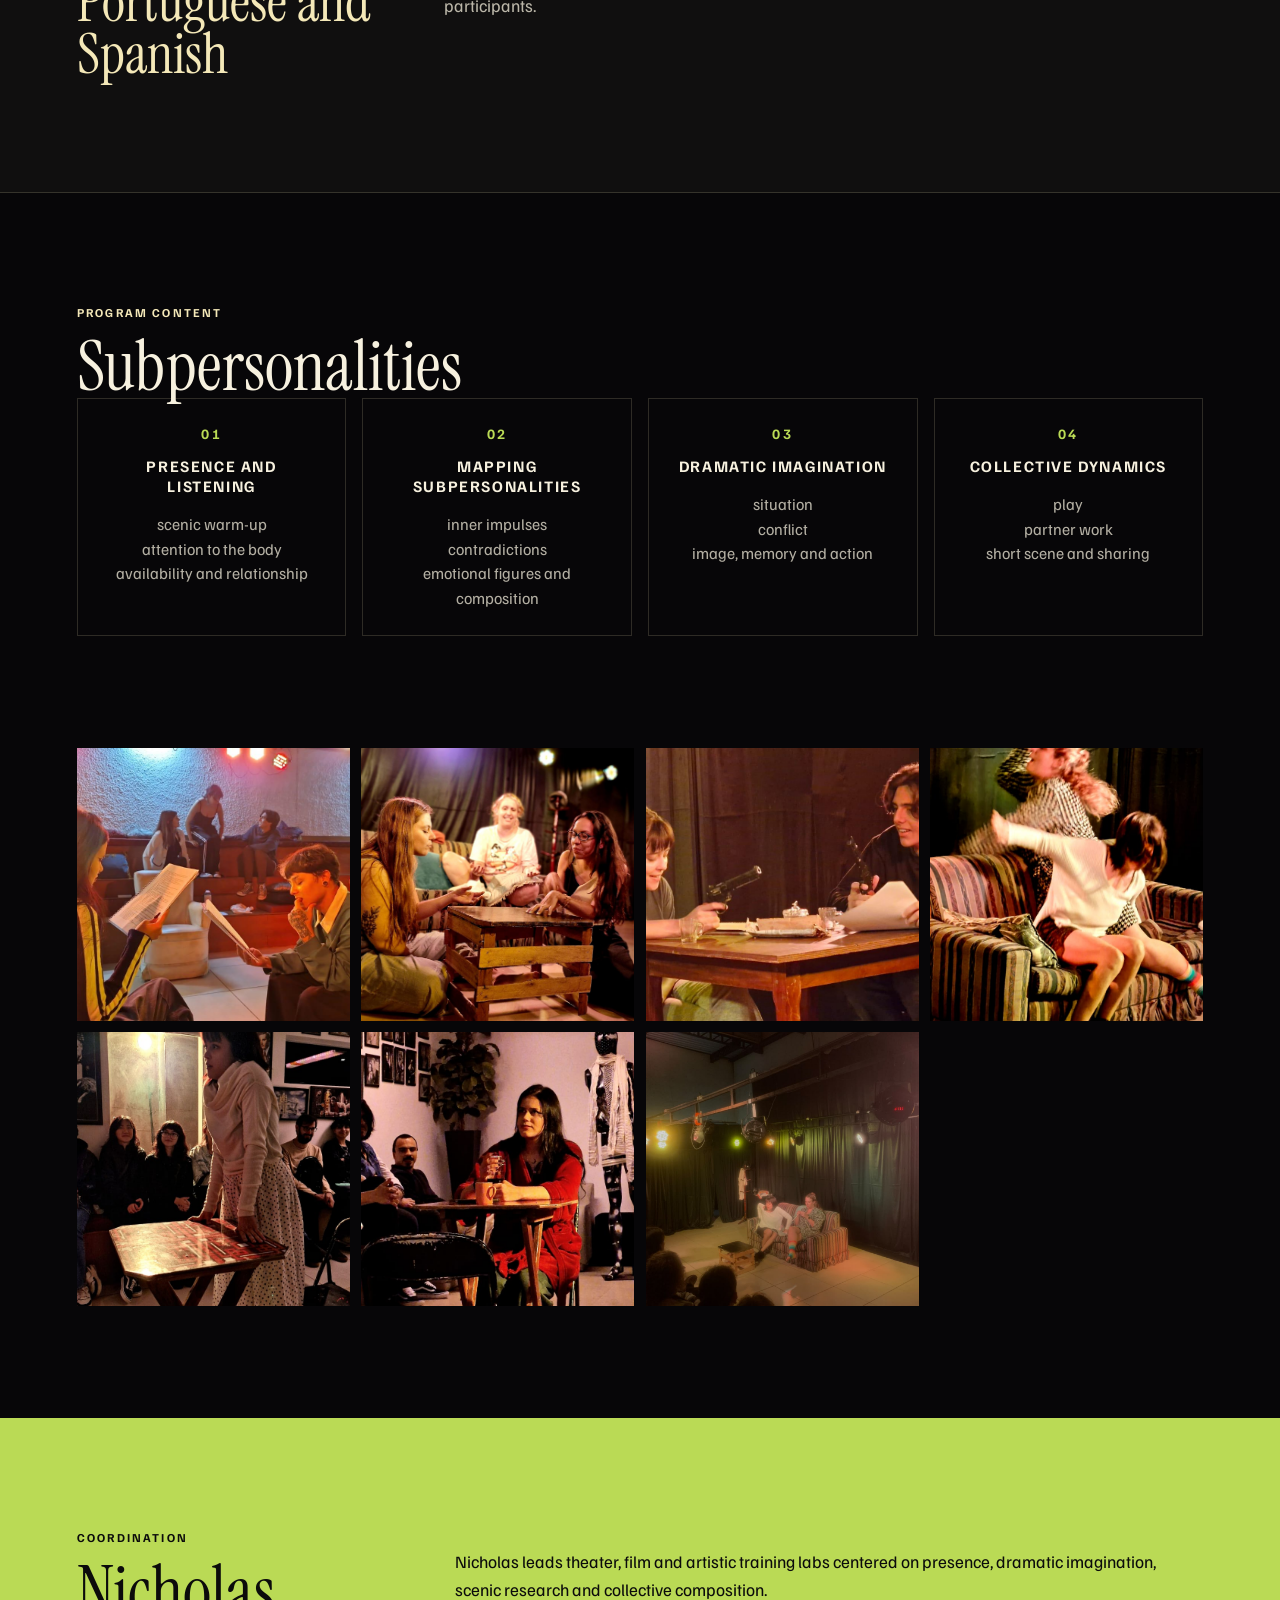
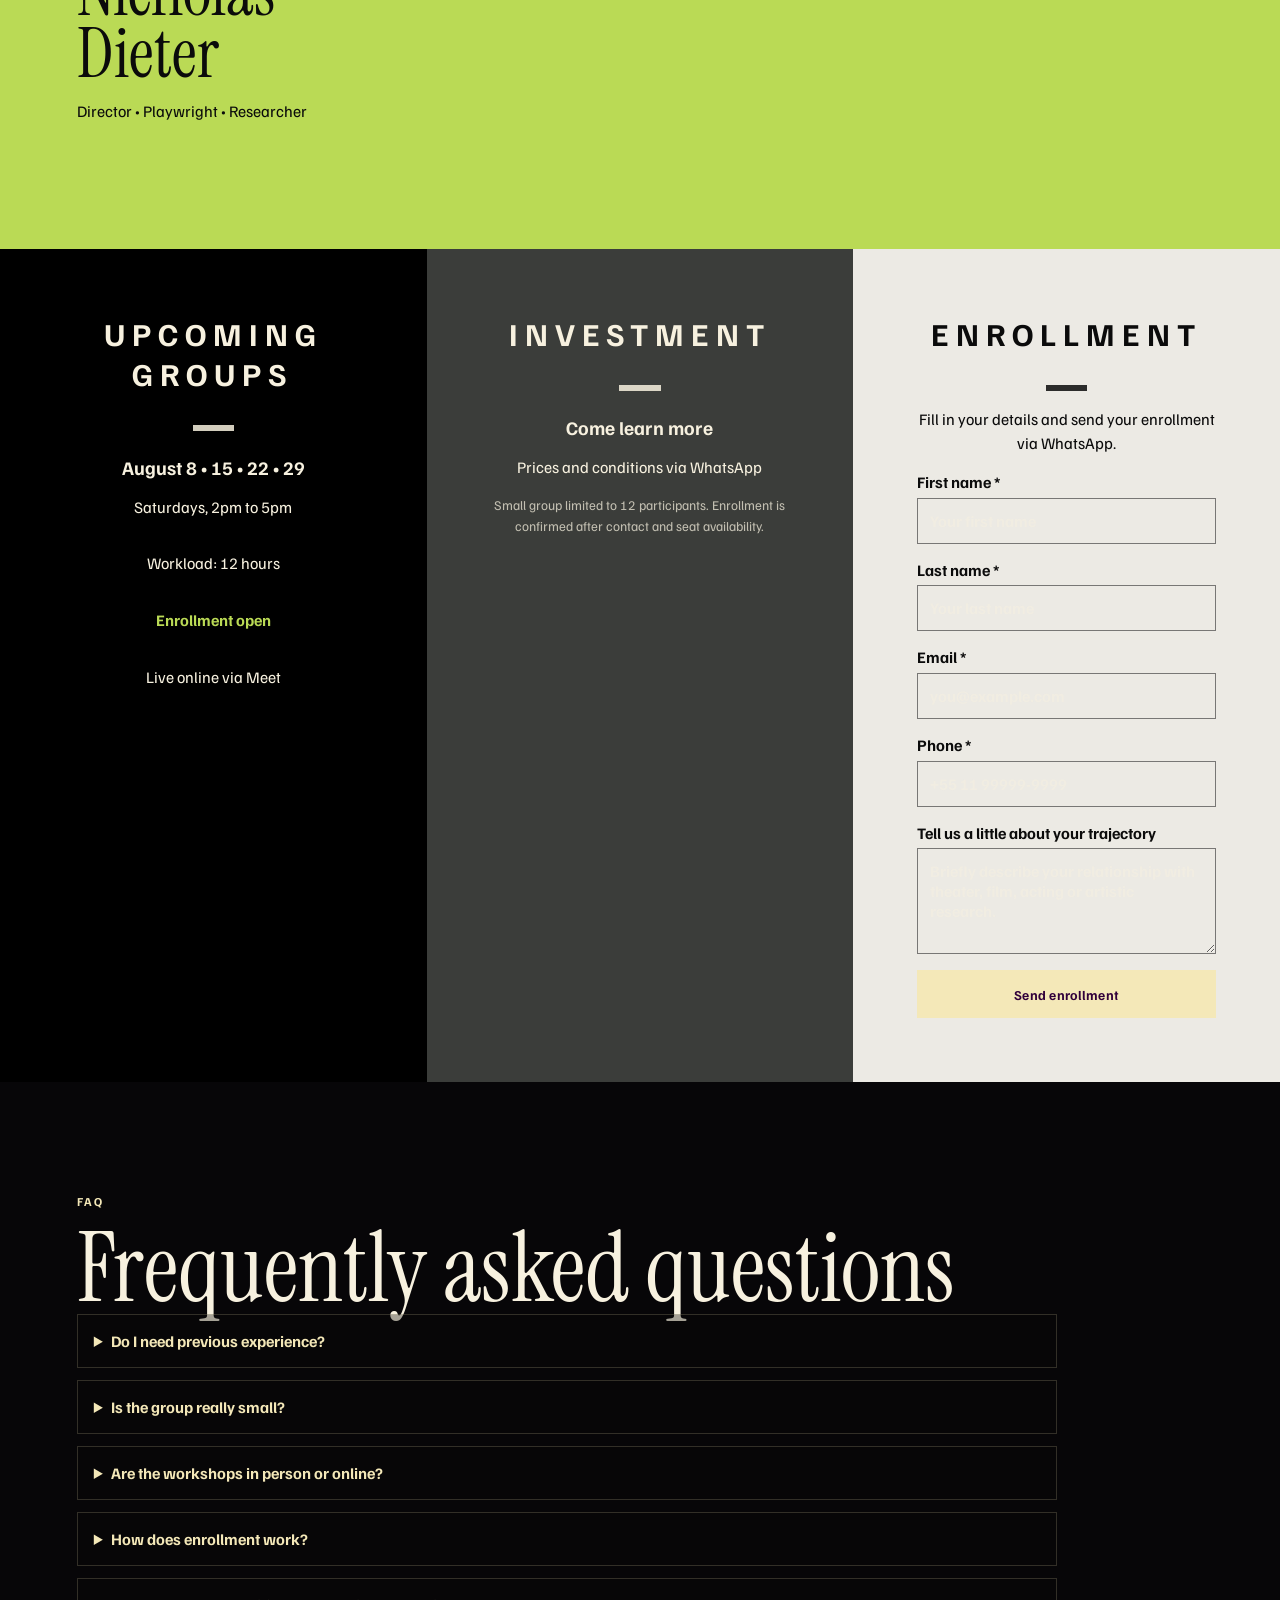
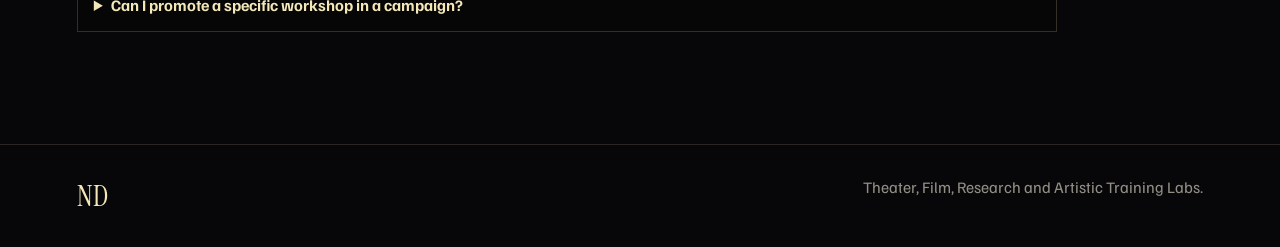
==== commit a1507b2f: "Disable front-end admin editing" ====
--- a/oficinas/subpersonalidades/index.html
+++ b/oficinas/subpersonalidades/index.html
@@ -31,9 +31,7 @@
         <a href="#programa" data-i18n="workshop.navProgram">Programa</a>
         <a href="#turmas" data-i18n="workshop.navEnrollment">Inscrição</a>
         <a href="#faq">FAQ</a>
-        <a href="../../admin.html">Admin</a>
       </nav>
-      <a class="header-admin-mobile" href="../../admin.html">Admin</a>
       <a class="header-social" href="https://www.instagram.com/nicholas.dieter/" target="_blank" rel="noopener" aria-label="Instagram de Nicholas Dieter" data-site-link="instagram">
         <svg aria-hidden="true" viewBox="0 0 24 24" focusable="false">
           <rect x="3" y="3" width="18" height="18" rx="5"></rect>
--- a/styles.css
+++ b/styles.css
@@ -878,6 +878,31 @@
   padding: 7rem clamp(1rem, 6vw, 5rem) 4rem;
 }
 
+.admin-disabled {
+  display: grid;
+  min-height: 100svh;
+  place-content: center;
+  gap: 1rem;
+  padding: 7rem clamp(1rem, 6vw, 5rem) 4rem;
+}
+
+.admin-disabled h1 {
+  max-width: 760px;
+  font-size: clamp(3.2rem, 9vw, 7rem);
+  line-height: 0.86;
+}
+
+.admin-disabled p:not(.eyebrow) {
+  max-width: 520px;
+  margin: 0;
+  color: rgba(247, 241, 223, 0.74);
+  font-size: 1.12rem;
+}
+
+.admin-disabled .button {
+  width: fit-content;
+}
+
 .admin-mobile-gate {
   display: none;
 }
@@ -1089,6 +1114,10 @@
   color: var(--mist-blue);
   font-size: 0.86rem;
   font-weight: 900;
+}
+
+.admin-save-status.is-error {
+  color: #ffd0c4;
 }
 
 .admin-grid {
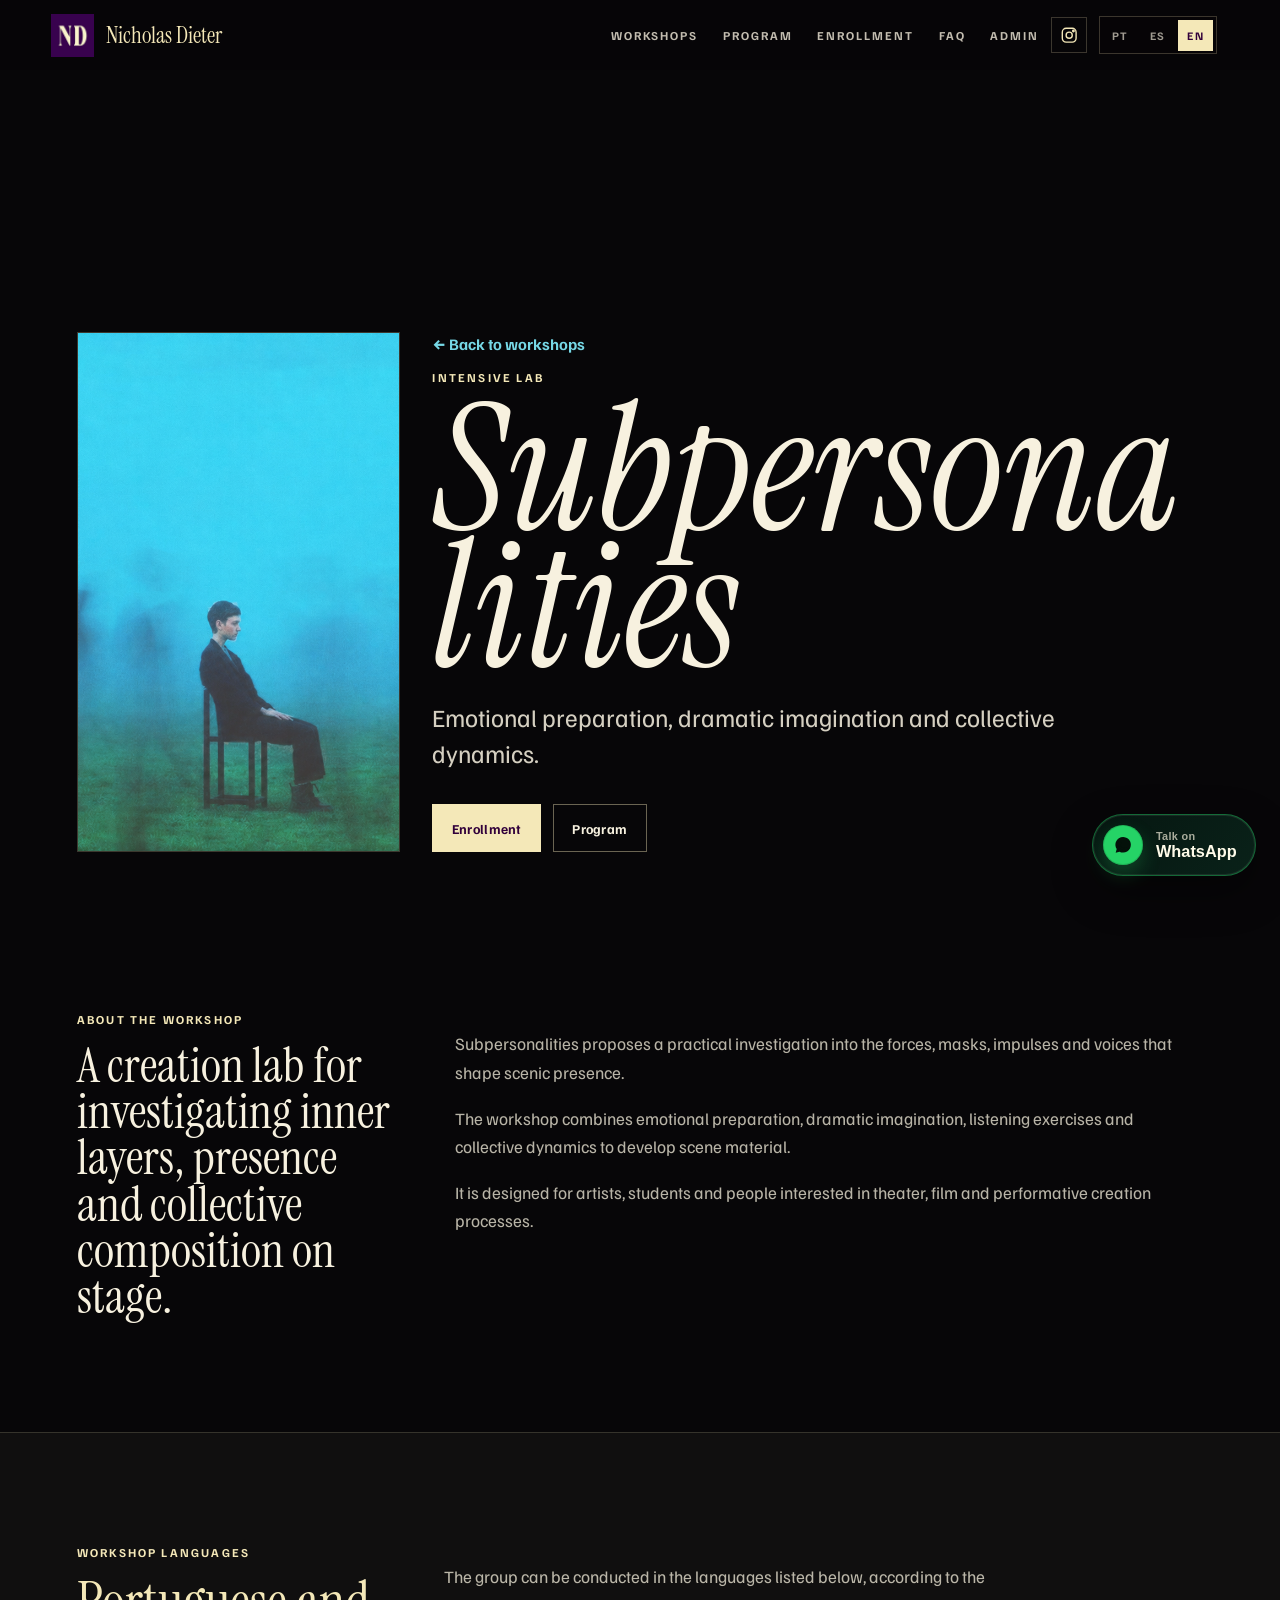
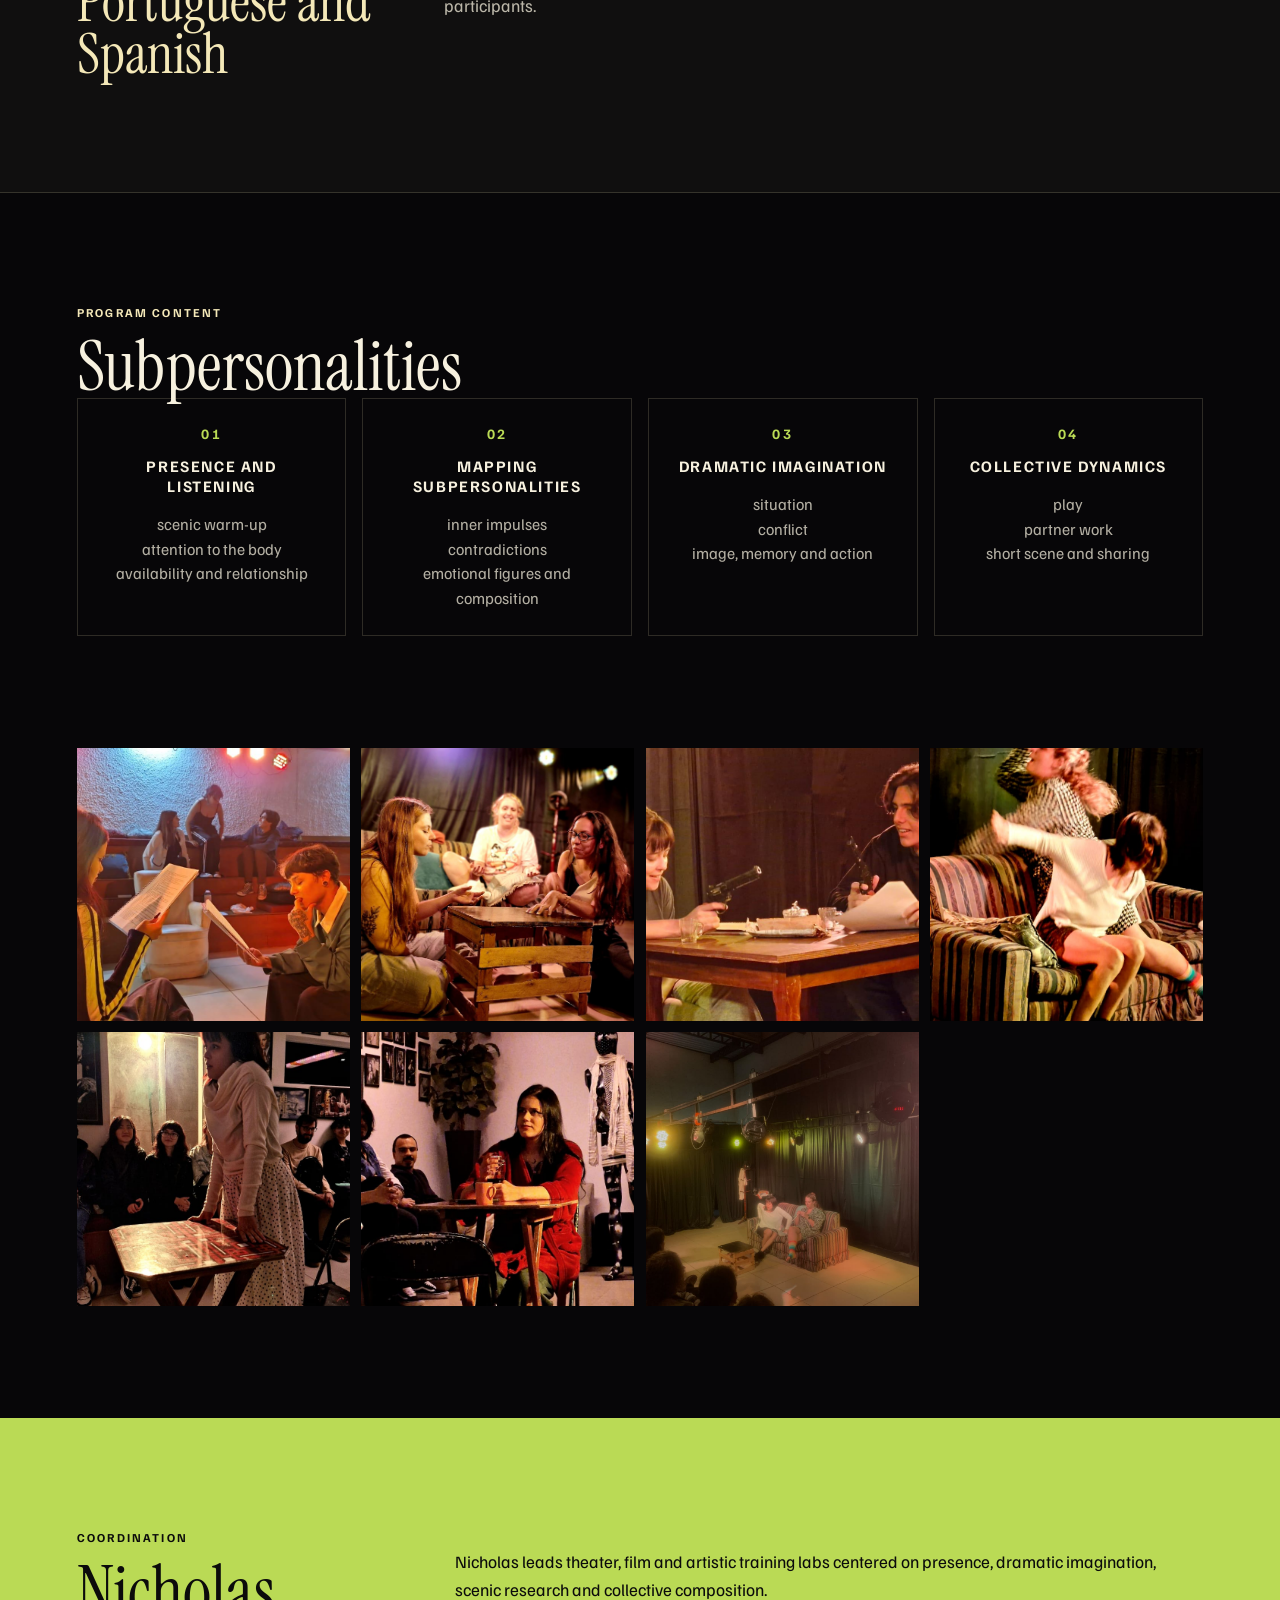
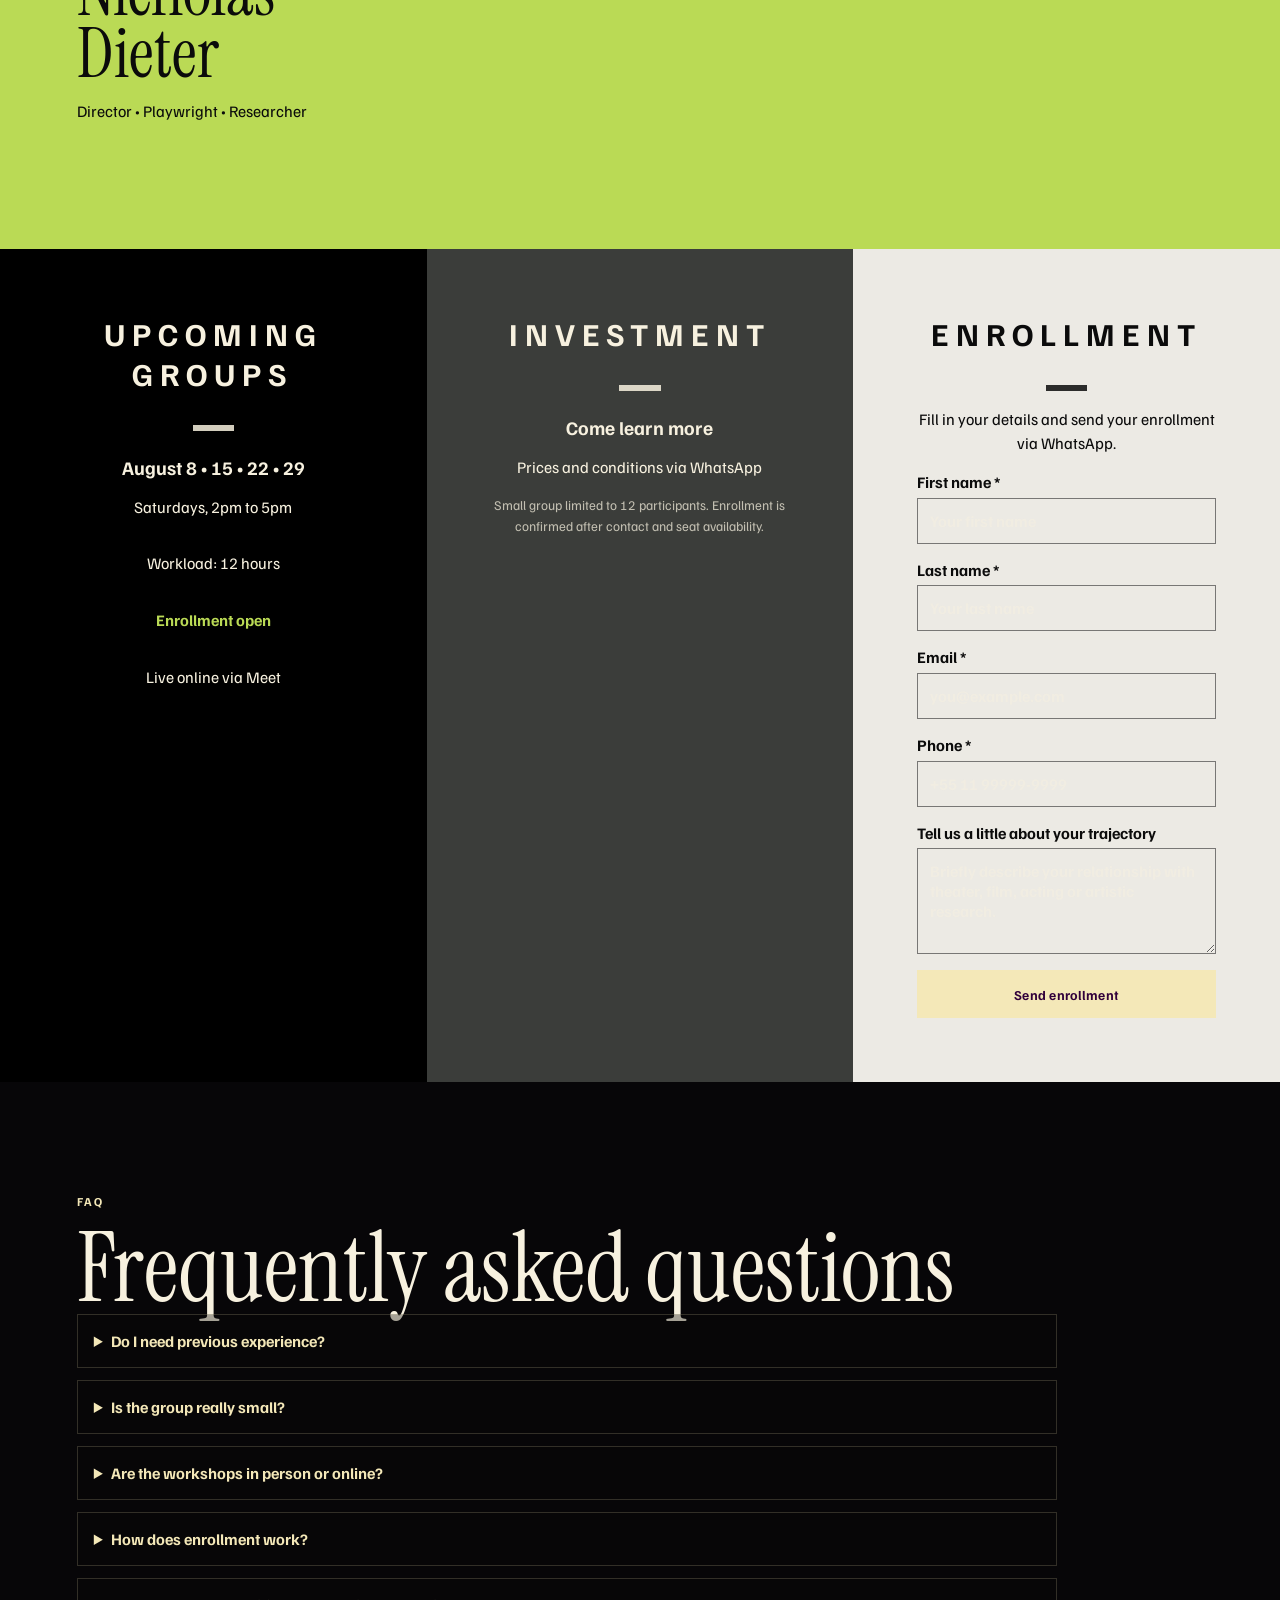
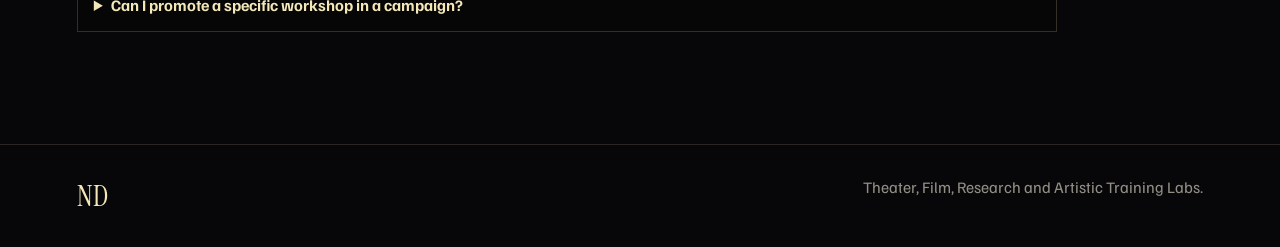
==== commit 1d3e4912: "Restore front admin with server publishing" ====
--- a/oficinas/subpersonalidades/index.html
+++ b/oficinas/subpersonalidades/index.html
@@ -31,7 +31,9 @@
         <a href="#programa" data-i18n="workshop.navProgram">Programa</a>
         <a href="#turmas" data-i18n="workshop.navEnrollment">Inscrição</a>
         <a href="#faq">FAQ</a>
+        <a href="../../admin.html">Admin</a>
       </nav>
+      <a class="header-admin-mobile" href="../../admin.html">Admin</a>
       <a class="header-social" href="https://www.instagram.com/nicholas.dieter/" target="_blank" rel="noopener" aria-label="Instagram de Nicholas Dieter" data-site-link="instagram">
         <svg aria-hidden="true" viewBox="0 0 24 24" focusable="false">
           <rect x="3" y="3" width="18" height="18" rx="5"></rect>
--- a/styles.css
+++ b/styles.css
@@ -878,31 +878,6 @@
   padding: 7rem clamp(1rem, 6vw, 5rem) 4rem;
 }
 
-.admin-disabled {
-  display: grid;
-  min-height: 100svh;
-  place-content: center;
-  gap: 1rem;
-  padding: 7rem clamp(1rem, 6vw, 5rem) 4rem;
-}
-
-.admin-disabled h1 {
-  max-width: 760px;
-  font-size: clamp(3.2rem, 9vw, 7rem);
-  line-height: 0.86;
-}
-
-.admin-disabled p:not(.eyebrow) {
-  max-width: 520px;
-  margin: 0;
-  color: rgba(247, 241, 223, 0.74);
-  font-size: 1.12rem;
-}
-
-.admin-disabled .button {
-  width: fit-content;
-}
-
 .admin-mobile-gate {
   display: none;
 }
